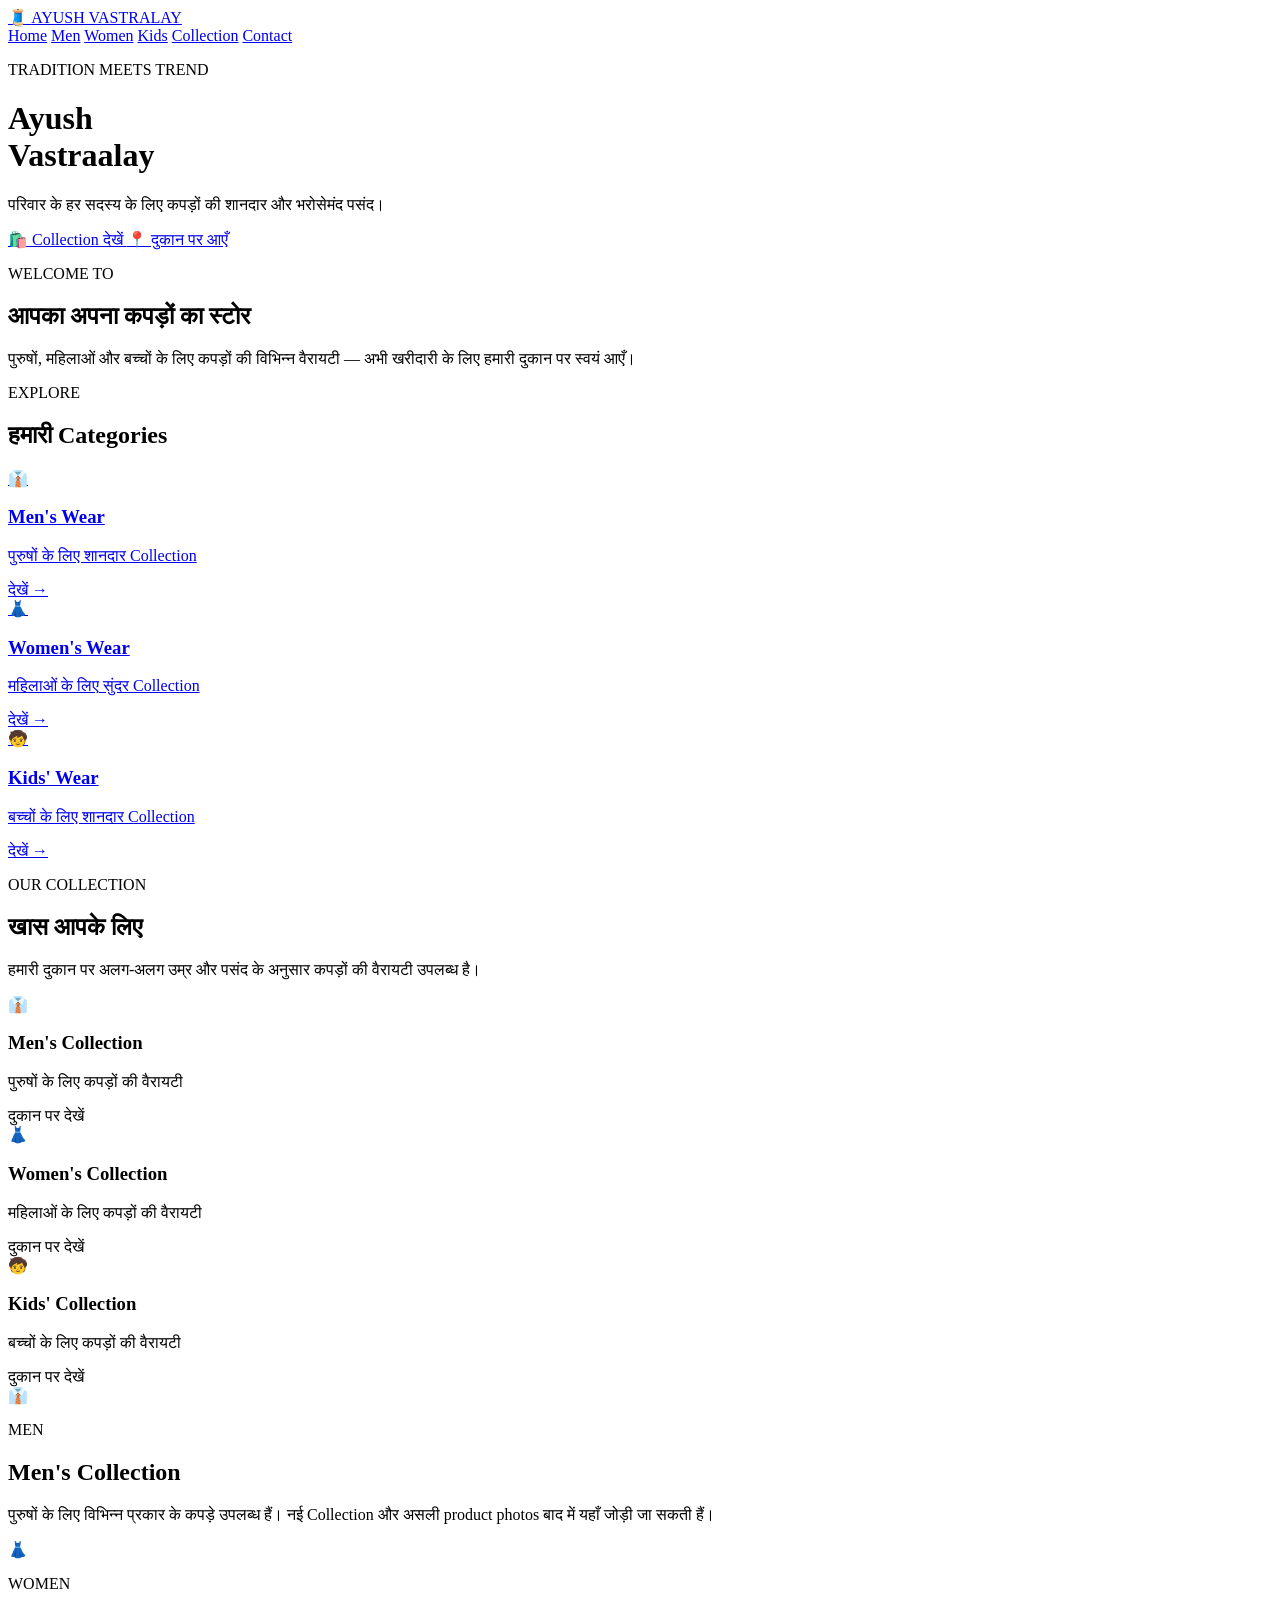
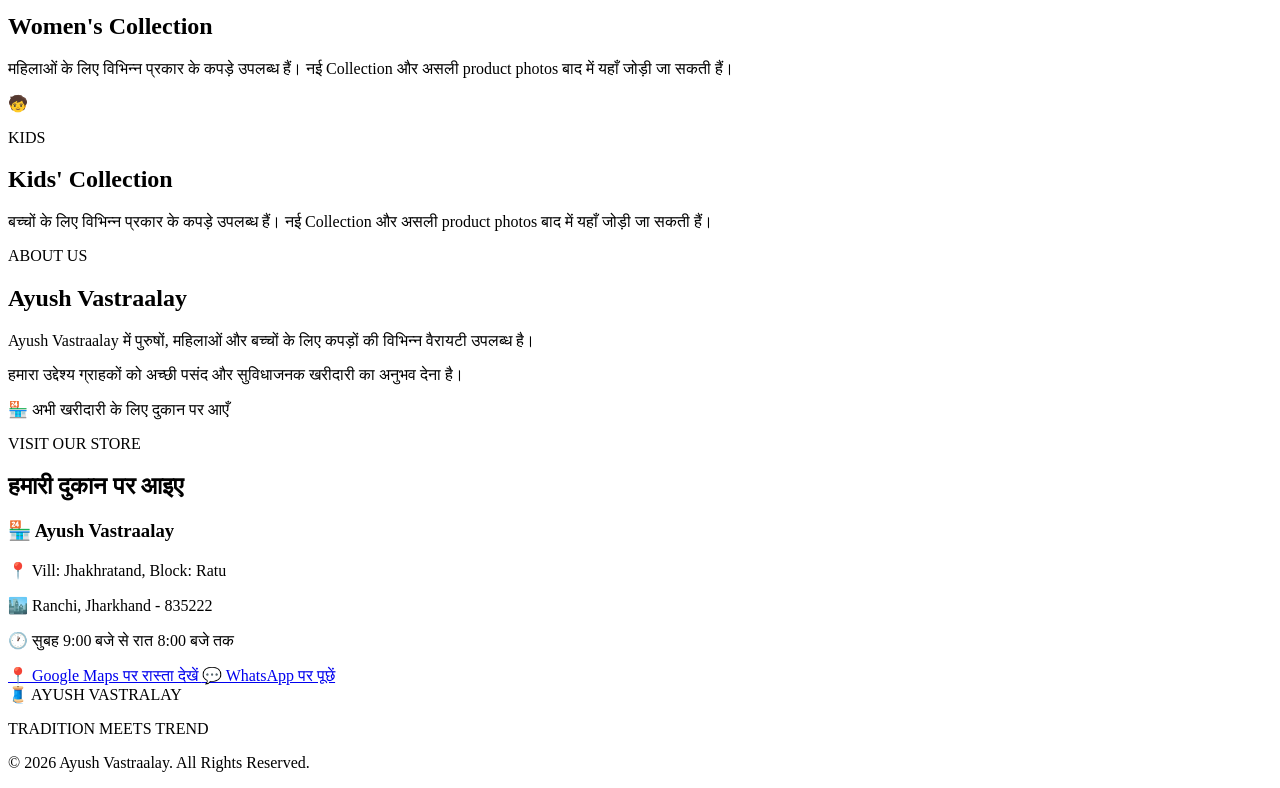
==== index.html @ 8cdd5881 "Update index.html" ====
<!DOCTYPE html>
<html lang="hi">
<head>
  <meta charset="UTF-8">
  <meta name="viewport" content="width=device-width, initial-scale=1.0">

  <title>Ayush Vastraalay | Clothing Store in Ratu, Ranchi</title>
  <meta name="description" content="Ayush Vastraalay, Ratu, Ranchi — पुरुषों, महिलाओं और बच्चों के लिए कपड़ों की शानदार वैरायटी। हमारी दुकान पर आइए और अपनी पसंद के कपड़े देखें।">
  <link rel="stylesheet" href="style-premium.css">
  <meta name="description" content="Ayush Vastraalay - पुरुषों, महिलाओं और बच्चों के लिए कपड़ों की शानदार पसंद।">
</head>

<body>

  <!-- NAVIGATION -->
  <nav class="navbar">
    <a href="#home" class="brand">
      <span class="brand-icon">🧵</span>
      <span>AYUSH VASTRALAY</span>
    </a>

    <div class="nav-links">
      <a href="#home">Home</a>
      <a href="#men">Men</a>
      <a href="#women">Women</a>
      <a href="#kids">Kids</a>
      <a href="#collection">Collection</a>
      <a href="#contact">Contact</a>
    </div>
  </nav>


  <!-- HERO -->
  <header id="home" class="hero">

    <div class="hero-content">

      <p class="eyebrow">TRADITION MEETS TREND</p>

      <h1>
        Ayush<br>
        <span>Vastraalay</span>
      </h1>

      <p class="hero-text">
        परिवार के हर सदस्य के लिए कपड़ों की
        शानदार और भरोसेमंद पसंद।
      </p>

      <div class="hero-buttons">
        <a href="#collection" class="primary-button">
          🛍️ Collection देखें
        </a>

        <a href="#contact" class="secondary-button">
          📍 दुकान पर आएँ
        </a>
      </div>

    </div>

  </header>


  <!-- WELCOME -->
  <section class="welcome">

    <p class="section-label">WELCOME TO</p>

    <h2>आपका अपना कपड़ों का स्टोर</h2>

    <p>
      पुरुषों, महिलाओं और बच्चों के लिए कपड़ों की
      विभिन्न वैरायटी — अभी खरीदारी के लिए
      हमारी दुकान पर स्वयं आएँ।
    </p>

  </section>


  <!-- CATEGORIES -->
  <section class="categories">

    <p class="section-label">EXPLORE</p>
    <h2>हमारी Categories</h2>

    <div class="category-grid">

      <a href="#men" class="category-card men-card">
        <div class="category-symbol">👔</div>
        <h3>Men's Wear</h3>
        <p>पुरुषों के लिए शानदार Collection</p>
        <span>देखें →</span>
      </a>

      <a href="#women" class="category-card women-card">
        <div class="category-symbol">👗</div>
        <h3>Women's Wear</h3>
        <p>महिलाओं के लिए सुंदर Collection</p>
        <span>देखें →</span>
      </a>

      <a href="#kids" class="category-card kids-card">
        <div class="category-symbol">🧒</div>
        <h3>Kids' Wear</h3>
        <p>बच्चों के लिए शानदार Collection</p>
        <span>देखें →</span>
      </a>

    </div>

  </section>


  <!-- COLLECTION -->
  <section id="collection" class="collection-section">

    <p class="section-label">OUR COLLECTION</p>

    <h2>खास आपके लिए</h2>

    <p class="section-description">
      हमारी दुकान पर अलग-अलग उम्र और पसंद के अनुसार
      कपड़ों की वैरायटी उपलब्ध है।
    </p>

    <div class="collection-grid">

      <div class="collection-card">
        <div class="collection-icon">👔</div>
        <h3>Men's Collection</h3>
        <p>पुरुषों के लिए कपड़ों की वैरायटी</p>
        <span>दुकान पर देखें</span>
      </div>

      <div class="collection-card">
        <div class="collection-icon">👗</div>
        <h3>Women's Collection</h3>
        <p>महिलाओं के लिए कपड़ों की वैरायटी</p>
        <span>दुकान पर देखें</span>
      </div>

      <div class="collection-card">
        <div class="collection-icon">🧒</div>
        <h3>Kids' Collection</h3>
        <p>बच्चों के लिए कपड़ों की वैरायटी</p>
        <span>दुकान पर देखें</span>
      </div>

    </div>

  </section>


  <!-- MEN -->
  <section id="men" class="info-section">

    <div class="info-icon">👔</div>

    <p class="section-label">MEN</p>

    <h2>Men's Collection</h2>

    <p>
      पुरुषों के लिए विभिन्न प्रकार के कपड़े उपलब्ध हैं।
      नई Collection और असली product photos बाद में यहाँ
      जोड़ी जा सकती हैं।
    </p>

  </section>


  <!-- WOMEN -->
  <section id="women" class="info-section">

    <div class="info-icon">👗</div>

    <p class="section-label">WOMEN</p>

    <h2>Women's Collection</h2>

    <p>
      महिलाओं के लिए विभिन्न प्रकार के कपड़े उपलब्ध हैं।
      नई Collection और असली product photos बाद में यहाँ
      जोड़ी जा सकती हैं।
    </p>

  </section>


  <!-- KIDS -->
  <section id="kids" class="info-section">

    <div class="info-icon">🧒</div>

    <p class="section-label">KIDS</p>

    <h2>Kids' Collection</h2>

    <p>
      बच्चों के लिए विभिन्न प्रकार के कपड़े उपलब्ध हैं।
      नई Collection और असली product photos बाद में यहाँ
      जोड़ी जा सकती हैं।
    </p>

  </section>


  <!-- ABOUT -->
  <section id="about" class="about-section">

    <p class="section-label">ABOUT US</p>

    <h2>Ayush Vastraalay</h2>

    <p>
      Ayush Vastraalay में पुरुषों, महिलाओं और बच्चों के लिए
      कपड़ों की विभिन्न वैरायटी उपलब्ध है।
    </p>

    <p>
      हमारा उद्देश्य ग्राहकों को अच्छी पसंद और
      सुविधाजनक खरीदारी का अनुभव देना है।
    </p>

    <div class="offline-badge">
      🏪 अभी खरीदारी के लिए दुकान पर आएँ
    </div>

  </section>


  <!-- CONTACT -->
  <section id="contact" class="contact-section">

    <p class="section-label">VISIT OUR STORE</p>

    <h2>हमारी दुकान पर आइए</h2>

    <div class="contact-card">

      <h3>🏪 Ayush Vastraalay</h3>

      <p>📍 Vill: Jhakhratand, Block: Ratu</p>
      <p>🏙️ Ranchi, Jharkhand - 835222</p>
      <p>🕐 सुबह 9:00 बजे से रात 8:00 बजे तक</p>

      <div class="contact-buttons">

        <a
          href="https://maps.app.goo.gl/KnmsaMgoW3AVJWVr7"
          target="_blank"
          class="map-button"
        >
          📍 Google Maps पर रास्ता देखें
        </a>

        <a
          href="https://wa.me/YOUR_NUMBER?text=Namaste%2C%20mujhe%20Ayush%20Vastraalay%20ke%20kapdon%20ke%20baare%20mein%20jaankari%20chahiye."
          target="_blank"
          class="whatsapp-button"
        >
          💬 WhatsApp पर पूछें
        </a>

      </div>

    </div>

  </section>


  <!-- FOOTER -->
  <footer>

    <div class="footer-brand">
      🧵 AYUSH VASTRALAY
    </div>

    <p>TRADITION MEETS TREND</p>

    <p class="copyright">
      © 2026 Ayush Vastraalay. All Rights Reserved.
    </p>

  </footer>

</body>
</html>
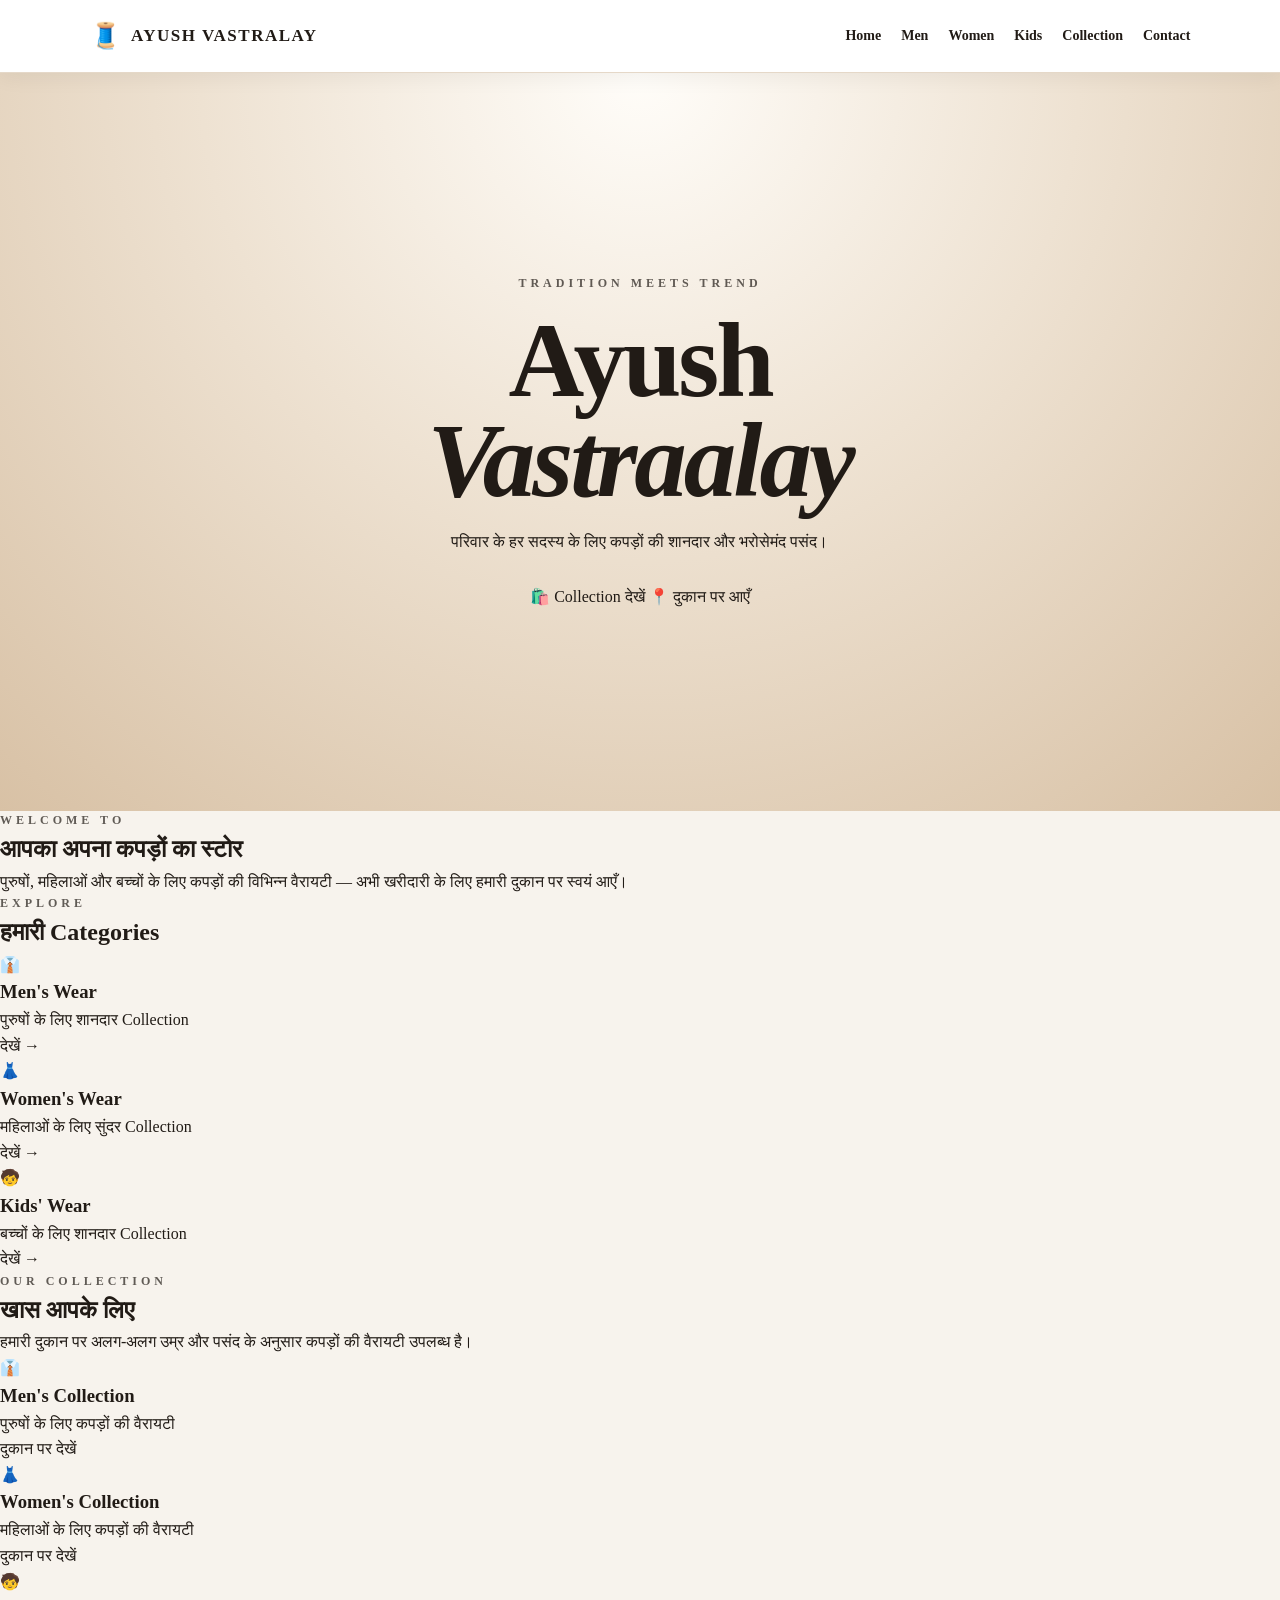
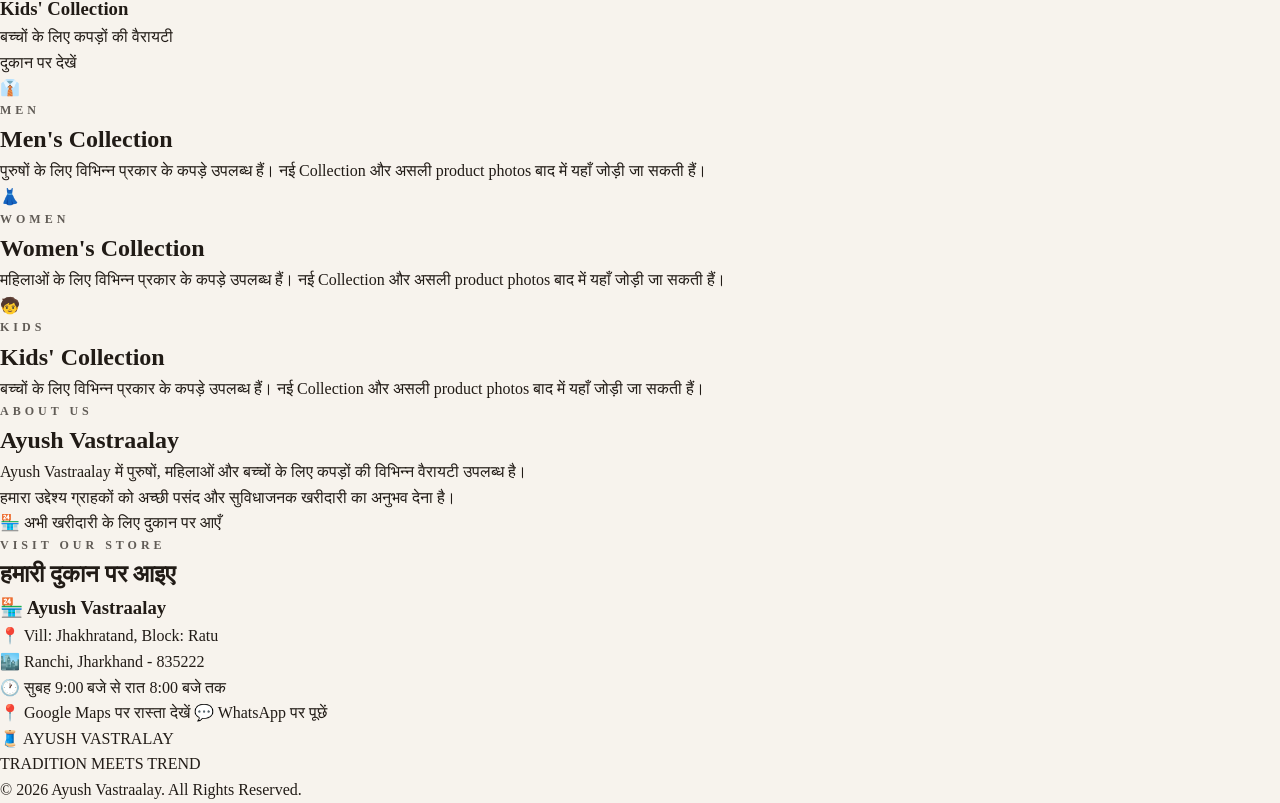
==== commit cc9174d5: "Update index.html" ====
--- a/index.html
+++ b/index.html
@@ -5,6 +5,7 @@
   <meta name="viewport" content="width=device-width, initial-scale=1.0">
 
   <title>Ayush Vastraalay | Clothing Store in Ratu, Ranchi</title>
+  <meta name="google-site-verification" content="hKcD8ctNM6vVhhD4kvK4DURNV0G2vu0n88Sxt2wEi14" />
   <meta name="description" content="Ayush Vastraalay, Ratu, Ranchi — पुरुषों, महिलाओं और बच्चों के लिए कपड़ों की शानदार वैरायटी। हमारी दुकान पर आइए और अपनी पसंद के कपड़े देखें।">
   <link rel="stylesheet" href="style-premium.css">
   <meta name="description" content="Ayush Vastraalay - पुरुषों, महिलाओं और बच्चों के लिए कपड़ों की शानदार पसंद।">
@@ -256,7 +257,7 @@
         </a>
 
         <a
-          href="https://wa.me/YOUR_NUMBER?text=Namaste%2C%20mujhe%20Ayush%20Vastraalay%20ke%20kapdon%20ke%20baare%20mein%20jaankari%20chahiye."
+          href="https://wa.me/917488676156?text=Namaste%2C%20mujhe%20Ayush%20Vastraalay%20ke%20kapdon%20ke%20baare%20mein%20jaankari%20chahiye."
           target="_blank"
           class="whatsapp-button"
         >
--- a/style-premium.css
+++ b/style-premium.css
@@ -0,0 +1,106 @@
+* {
+  box-sizing: border-box;
+  margin: 0;
+  padding: 0;
+}
+
+html {
+  scroll-behavior: smooth;
+}
+
+body {
+  font-family: Georgia, "Times New Roman", serif;
+  background: #f7f3ed;
+  color: #211b16;
+  line-height: 1.6;
+}
+
+a {
+  color: inherit;
+  text-decoration: none;
+}
+
+/* NAVBAR */
+.navbar {
+  position: sticky;
+  top: 0;
+  z-index: 1000;
+  display: flex;
+  justify-content: space-between;
+  align-items: center;
+  gap: 20px;
+  padding: 16px 7%;
+  background: rgba(255, 255, 255, 0.96);
+  border-bottom: 1px solid #e5d8c8;
+  box-shadow: 0 4px 20px rgba(0,0,0,0.06);
+}
+
+.brand {
+  display: flex;
+  align-items: center;
+  gap: 9px;
+  font-weight: bold;
+  letter-spacing: 1.5px;
+  font-size: 17px;
+}
+
+.brand-icon {
+  font-size: 25px;
+}
+
+.nav-links {
+  display: flex;
+  gap: 20px;
+  flex-wrap: wrap;
+  justify-content: center;
+}
+
+.nav-links a {
+  font-size: 14px;
+  font-weight: bold;
+  transition: 0.2s;
+}
+
+.nav-links a:hover {
+  transform: translateY(-2px);
+}
+
+/* HERO */
+.hero {
+  min-height: 82vh;
+  display: flex;
+  align-items: center;
+  justify-content: center;
+  text-align: center;
+  padding: 70px 20px;
+  background:
+    radial-gradient(circle at top, #fffdf9 0%, #eee2d2 45%, #d8c1a5 100%);
+}
+
+.hero-content {
+  max-width: 780px;
+}
+
+.eyebrow,
+.section-label {
+  font-size: 12px;
+  font-weight: bold;
+  letter-spacing: 4px;
+  text-transform: uppercase;
+  opacity: 0.7;
+}
+
+.hero h1 {
+  margin: 18px 0;
+  font-size: clamp(52px, 10vw, 105px);
+  line-height: 0.95;
+  letter-spacing: -3px;
+}
+
+.hero h1 span {
+  font-style: italic;
+}
+
+.hero-text {
+  max-width: 600px;
+  margin: 0 auto 30px;
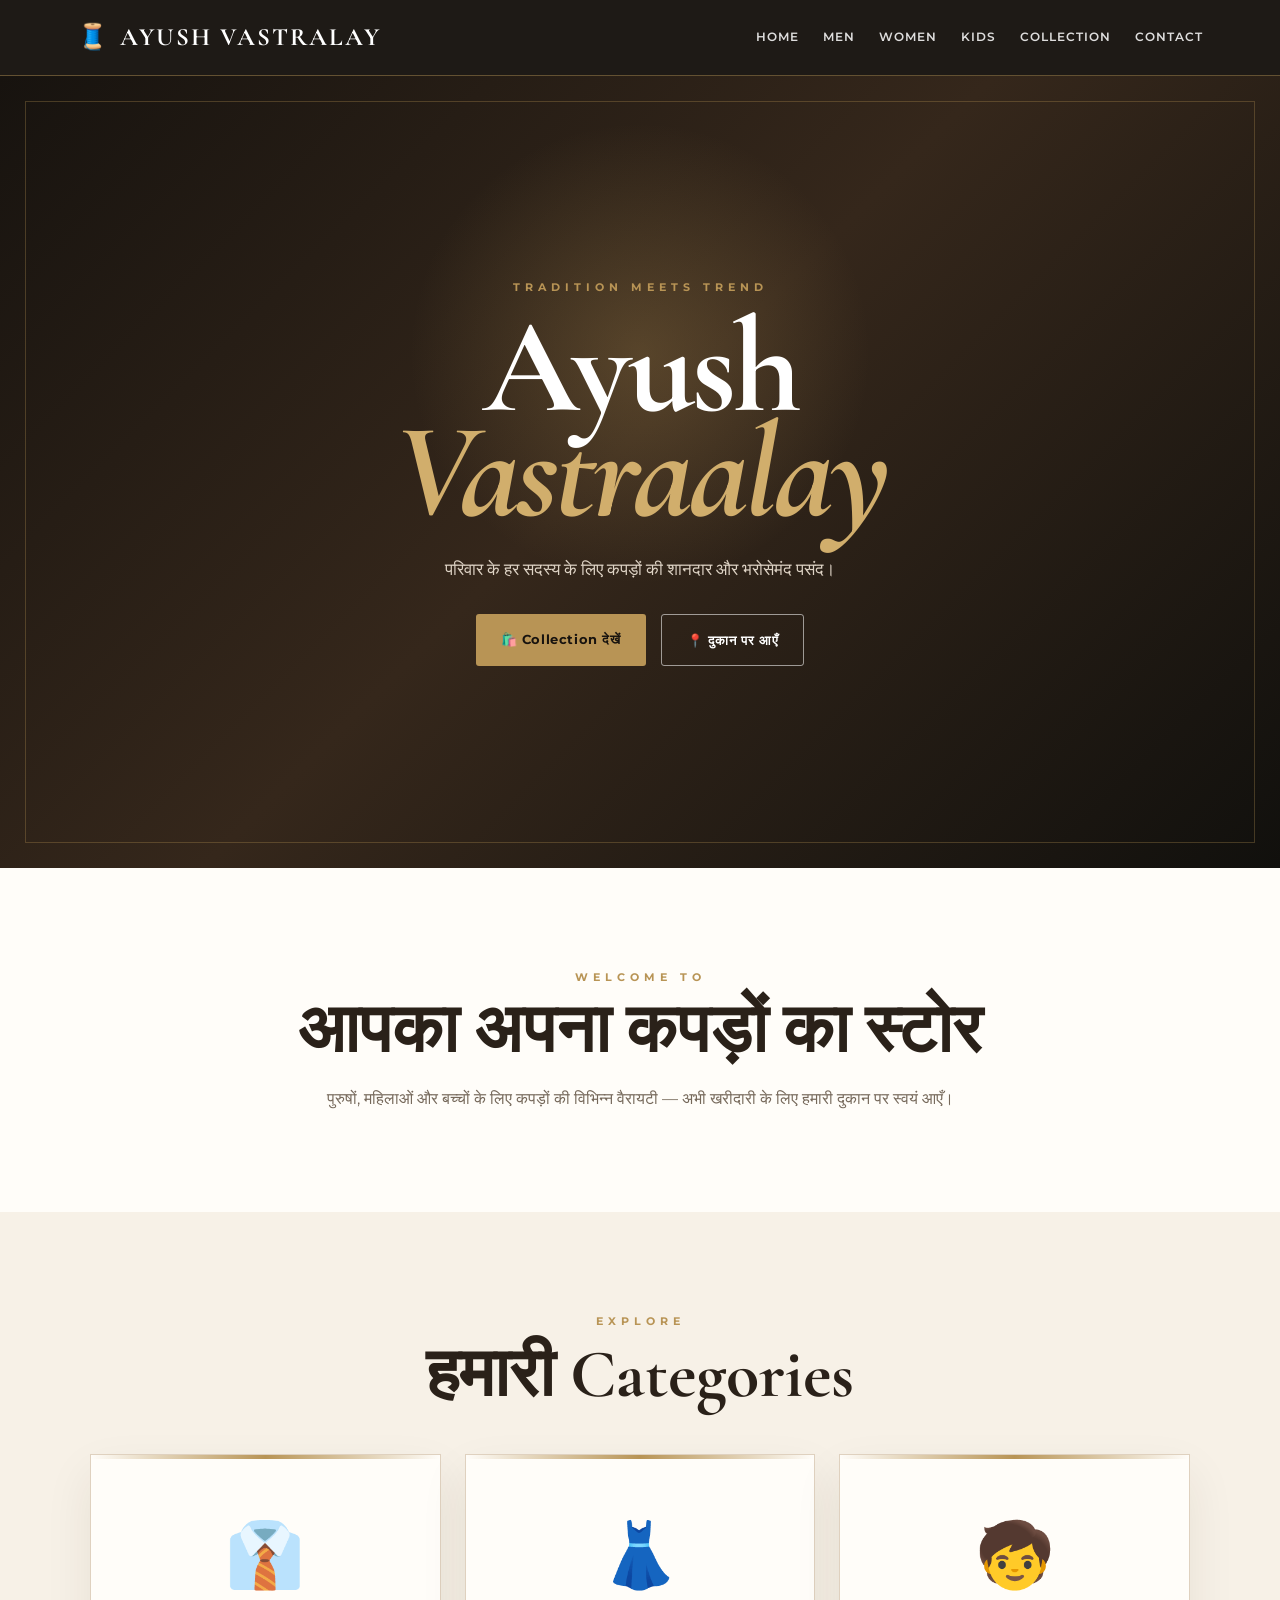
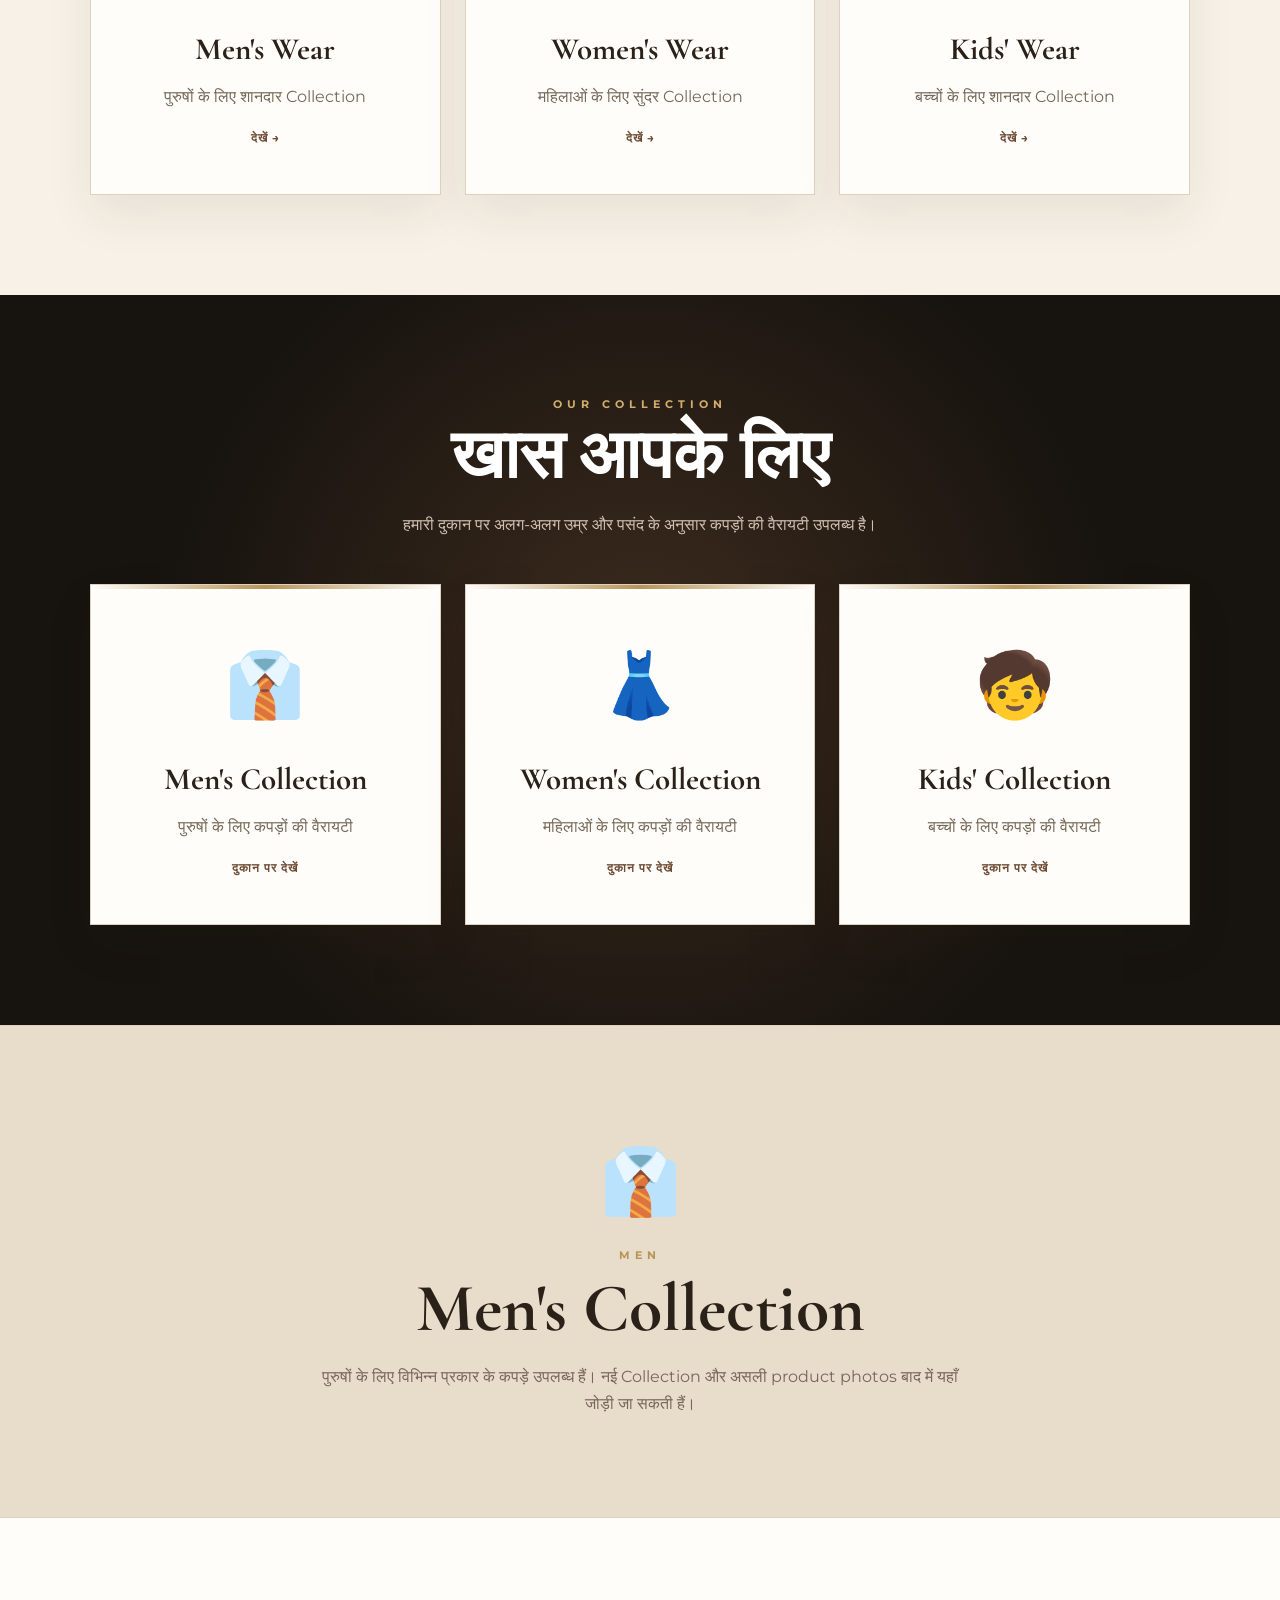
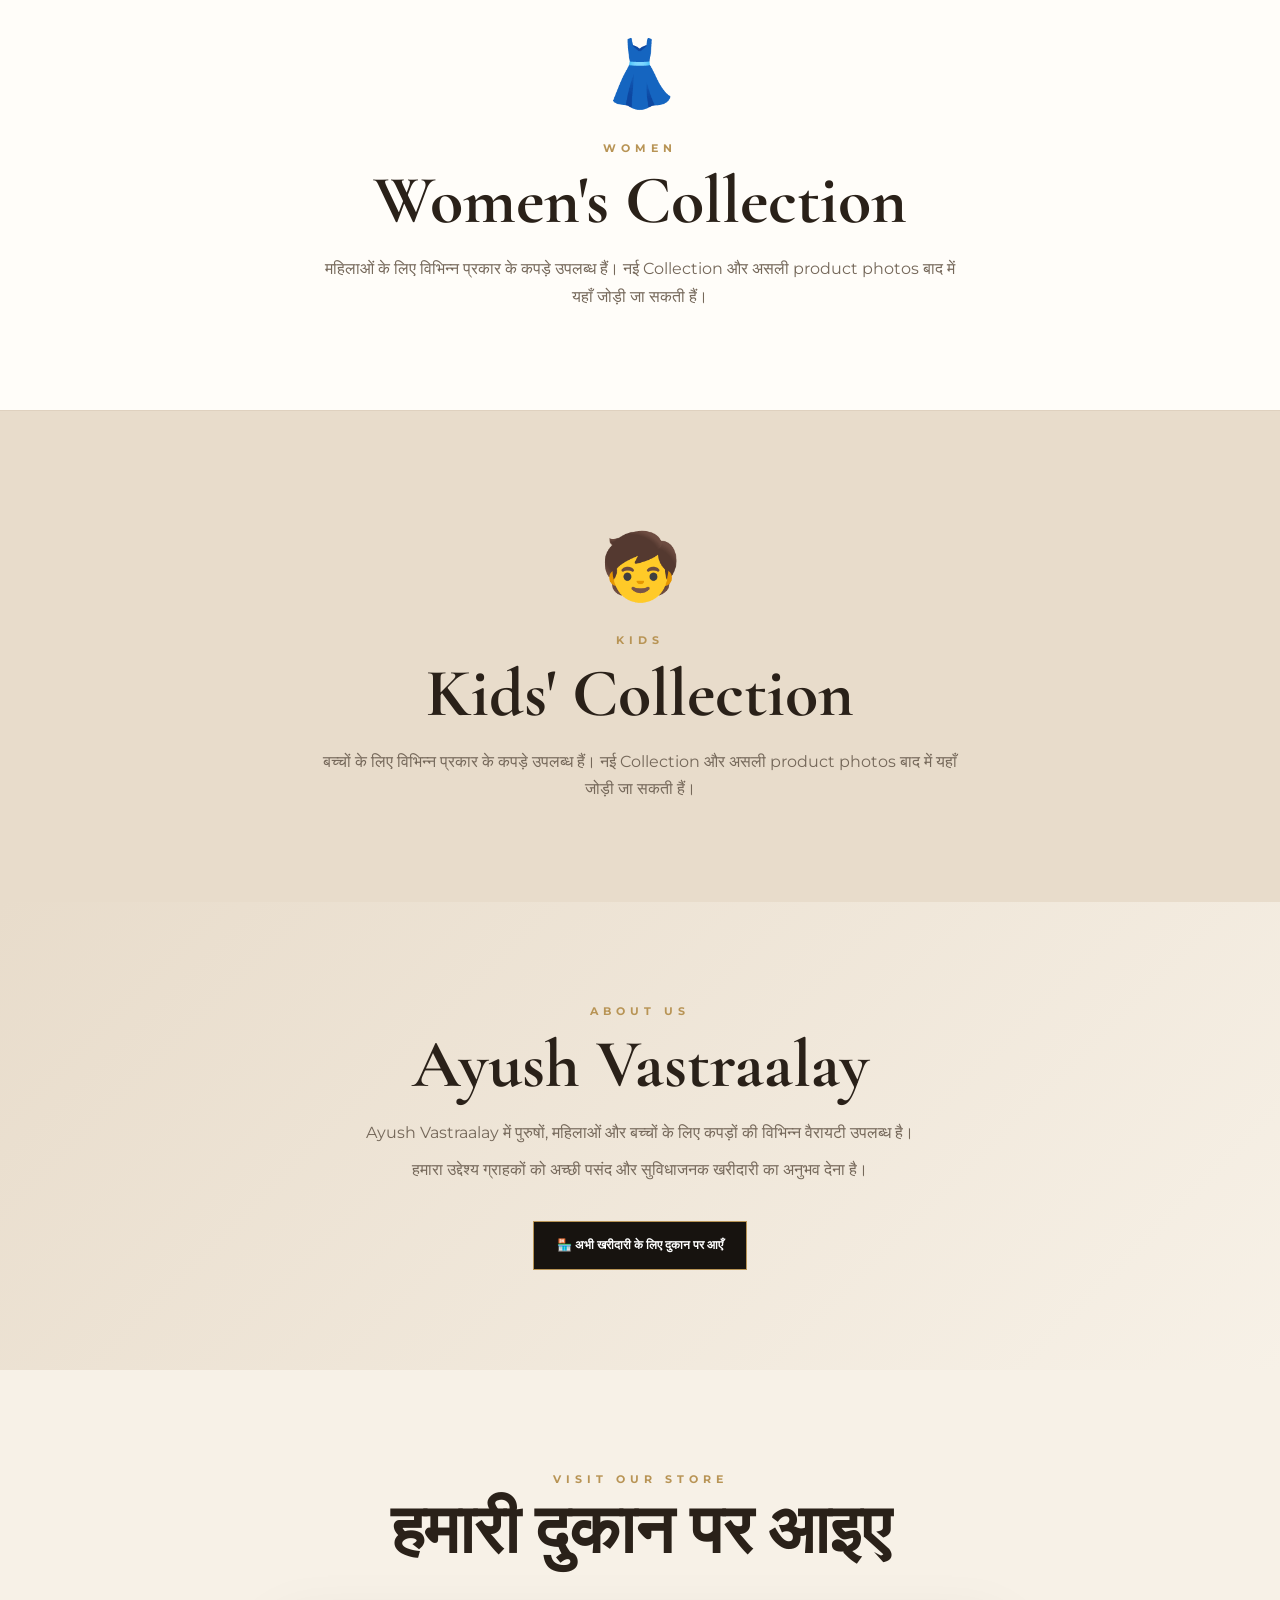
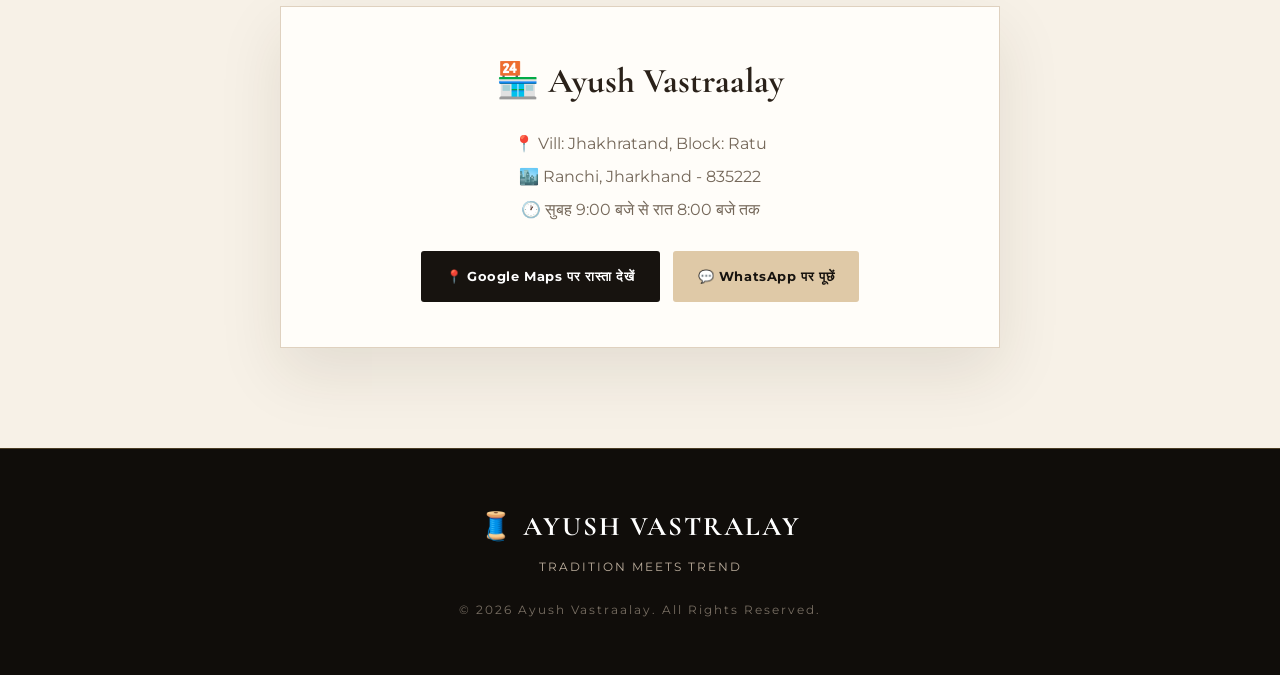
==== commit 296fdf64: "Update index.html" ====
--- a/index.html
+++ b/index.html
@@ -257,11 +257,11 @@
         </a>
 
         <a
-          href="https://wa.me/917488676156?text=Namaste%2C%20mujhe%20Ayush%20Vastraalay%20ke%20kapdon%20ke%20baare%20mein%20jaankari%20chahiye."
-          target="_blank"
-          class="whatsapp-button"
-        >
-          💬 WhatsApp पर पूछें
+  href="https://wa.me/917488676156"
+  target="_blank"
+  class="whatsapp-button"
+>
+  💬 WhatsApp पर पूछें
         </a>
 
       </div>
--- a/style-premium.css
+++ b/style-premium.css
@@ -1,3 +1,16 @@
+@import url('https://fonts.googleapis.com/css2?family=Cormorant+Garamond:wght@500;600;700&family=Montserrat:wght@400;500;600;700&display=swap');
+
+:root {
+  --cream: #f7f1e7;
+  --cream-dark: #e8dccb;
+  --dark: #17130f;
+  --brown: #6d4c35;
+  --gold: #b89455;
+  --white: #fffdf9;
+  --text: #2a2119;
+  --muted: #75685a;
+}
+
 * {
   box-sizing: border-box;
   margin: 0;
@@ -9,39 +22,43 @@
 }
 
 body {
-  font-family: Georgia, "Times New Roman", serif;
-  background: #f7f3ed;
-  color: #211b16;
-  line-height: 1.6;
+  font-family: 'Montserrat', sans-serif;
+  background: var(--cream);
+  color: var(--text);
+  line-height: 1.7;
 }
 
 a {
+  text-decoration: none;
   color: inherit;
-  text-decoration: none;
 }
 
 /* NAVBAR */
+
 .navbar {
   position: sticky;
   top: 0;
   z-index: 1000;
-  display: flex;
+  min-height: 76px;
+  padding: 14px 6%;
+  display: flex;
+  align-items: center;
   justify-content: space-between;
+  gap: 25px;
+  background: rgba(23, 19, 15, 0.97);
+  color: white;
+  border-bottom: 1px solid rgba(184, 148, 85, 0.45);
+}
+
+.brand {
+  display: flex;
   align-items: center;
-  gap: 20px;
-  padding: 16px 7%;
-  background: rgba(255, 255, 255, 0.96);
-  border-bottom: 1px solid #e5d8c8;
-  box-shadow: 0 4px 20px rgba(0,0,0,0.06);
-}
-
-.brand {
-  display: flex;
-  align-items: center;
-  gap: 9px;
-  font-weight: bold;
-  letter-spacing: 1.5px;
-  font-size: 17px;
+  gap: 10px;
+  font-family: 'Cormorant Garamond', serif;
+  font-size: 25px;
+  font-weight: 700;
+  letter-spacing: 2px;
+  white-space: nowrap;
 }
 
 .brand-icon {
@@ -50,57 +67,423 @@
 
 .nav-links {
   display: flex;
-  gap: 20px;
-  flex-wrap: wrap;
-  justify-content: center;
+  gap: 24px;
 }
 
 .nav-links a {
-  font-size: 14px;
-  font-weight: bold;
-  transition: 0.2s;
+  font-size: 12px;
+  font-weight: 600;
+  letter-spacing: 1px;
+  text-transform: uppercase;
+  opacity: .85;
+  transition: .3s;
 }
 
 .nav-links a:hover {
-  transform: translateY(-2px);
+  color: #d9bb82;
+  opacity: 1;
 }
 
 /* HERO */
+
 .hero {
-  min-height: 82vh;
+  min-height: 88vh;
+  position: relative;
   display: flex;
   align-items: center;
   justify-content: center;
   text-align: center;
-  padding: 70px 20px;
+  overflow: hidden;
+  padding: 90px 20px;
+  color: white;
   background:
-    radial-gradient(circle at top, #fffdf9 0%, #eee2d2 45%, #d8c1a5 100%);
+    radial-gradient(circle at 50% 35%, rgba(184,148,85,.28), transparent 28%),
+    linear-gradient(135deg, #17130f 0%, #35271b 48%, #11100d 100%);
+}
+
+.hero::before {
+  content: "";
+  position: absolute;
+  inset: 25px;
+  border: 1px solid rgba(184,148,85,.3);
+  pointer-events: none;
 }
 
 .hero-content {
-  max-width: 780px;
+  position: relative;
+  z-index: 2;
+  max-width: 900px;
 }
 
 .eyebrow,
 .section-label {
-  font-size: 12px;
-  font-weight: bold;
-  letter-spacing: 4px;
+  color: var(--gold);
+  font-size: 11px;
+  font-weight: 700;
+  letter-spacing: 5px;
   text-transform: uppercase;
-  opacity: 0.7;
 }
 
 .hero h1 {
   margin: 18px 0;
-  font-size: clamp(52px, 10vw, 105px);
-  line-height: 0.95;
-  letter-spacing: -3px;
+  font-family: 'Cormorant Garamond', serif;
+  font-size: clamp(65px, 12vw, 135px);
+  line-height: .78;
+  letter-spacing: -4px;
+  font-weight: 700;
 }
 
 .hero h1 span {
+  color: #d1ae6c;
   font-style: italic;
 }
 
 .hero-text {
-  max-width: 600px;
-  margin: 0 auto 30px;
+  max-width: 620px;
+  margin: 30px auto;
+  color: #ded3c5;
+  font-size: 17px;
+}
+
+.hero-buttons {
+  display: flex;
+  justify-content: center;
+  gap: 15px;
+  flex-wrap: wrap;
+}
+
+.primary-button,
+.secondary-button,
+.map-button,
+.whatsapp-button {
+  display: inline-block;
+  padding: 14px 25px;
+  border-radius: 3px;
+  font-size: 13px;
+  font-weight: 700;
+  letter-spacing: .6px;
+  transition: .3s;
+}
+
+.primary-button {
+  background: var(--gold);
+  color: #17130f;
+}
+
+.secondary-button {
+  background: transparent;
+  color: white;
+  border: 1px solid rgba(255,255,255,.55);
+}
+
+.primary-button:hover,
+.secondary-button:hover,
+.map-button:hover,
+.whatsapp-button:hover {
+  transform: translateY(-4px);
+  box-shadow: 0 12px 30px rgba(0,0,0,.25);
+}
+
+/* SECTIONS */
+
+.welcome,
+.categories,
+.collection-section,
+.info-section,
+.about-section,
+.contact-section {
+  padding: 100px 7%;
+  text-align: center;
+}
+
+h2 {
+  margin: 10px 0 20px;
+  font-family: 'Cormorant Garamond', serif;
+  font-size: clamp(42px, 6vw, 68px);
+  line-height: 1;
+}
+
+.welcome {
+  background: var(--white);
+}
+
+.welcome > p:last-child,
+.section-description {
+  max-width: 650px;
+  margin: auto;
+  color: var(--muted);
+}
+
+/* CATEGORIES */
+
+.categories {
+  background: var(--cream);
+}
+
+.category-grid,
+.collection-grid {
+  max-width: 1150px;
+  margin: 45px auto 0;
+  display: grid;
+  grid-template-columns: repeat(3, 1fr);
+  gap: 24px;
+}
+
+.category-card,
+.collection-card {
+  position: relative;
+  min-height: 285px;
+  padding: 45px 28px;
+  display: flex;
+  flex-direction: column;
+  justify-content: center;
+  align-items: center;
+  background: var(--white);
+  border: 1px solid #dfd1bf;
+  box-shadow: 0 20px 45px rgba(52,38,23,.08);
+  overflow: hidden;
+  transition: .35s;
+}
+
+.category-card::before,
+.collection-card::before {
+  content: "";
+  position: absolute;
+  top: 0;
+  left: 0;
+  right: 0;
+  height: 4px;
+  background: linear-gradient(90deg, transparent, var(--gold), transparent);
+}
+
+.category-card:hover,
+.collection-card:hover {
+  transform: translateY(-9px);
+  box-shadow: 0 28px 60px rgba(52,38,23,.15);
+}
+
+.category-symbol,
+.collection-icon {
+  font-size: 64px;
+  margin-bottom: 15px;
+}
+
+.category-card h3,
+.collection-card h3 {
+  font-family: 'Cormorant Garamond', serif;
+  font-size: 31px;
+}
+
+.category-card p,
+.collection-card p {
+  color: var(--muted);
+  margin: 7px 0 18px;
+}
+
+.category-card span,
+.collection-card span {
+  color: var(--brown);
+  font-size: 12px;
+  font-weight: 700;
+  letter-spacing: 1px;
+  text-transform: uppercase;
+}
+
+/* COLLECTION */
+
+.collection-section {
+  color: white;
+  background:
+    radial-gradient(circle at center, #3c2b1d, #17130f 65%);
+}
+
+.collection-section .section-label {
+  color: #d1ae6c;
+}
+
+.collection-section .section-description {
+  color: #cfc2b2;
+}
+
+.collection-card {
+  color: var(--text);
+}
+
+/* INFO */
+
+.info-section {
+  background: var(--white);
+  border-top: 1px solid #dfd1bf;
+}
+
+.info-section:nth-of-type(even) {
+  background: var(--cream-dark);
+}
+
+.info-icon {
+  margin-bottom: 10px;
+  font-size: 65px;
+}
+
+.info-section p:last-child {
+  max-width: 650px;
+  margin: auto;
+  color: var(--muted);
+}
+
+/* ABOUT */
+
+.about-section {
+  background:
+    linear-gradient(135deg, #e8dccb, #f7f1e7);
+}
+
+.about-section > p:not(.section-label) {
+  max-width: 650px;
+  margin: 10px auto;
+  color: var(--muted);
+}
+
+.offline-badge {
+  display: inline-block;
+  margin-top: 28px;
+  padding: 13px 23px;
+  color: white;
+  background: var(--dark);
+  border: 1px solid var(--gold);
+  font-size: 12px;
+  font-weight: 700;
+}
+
+/* CONTACT */
+
+.contact-section {
+  background: var(--cream);
+}
+
+.contact-card {
+  max-width: 720px;
+  margin: 40px auto 0;
+  padding: 45px 30px;
+  background: var(--white);
+  border: 1px solid #dfd1bf;
+  box-shadow: 0 25px 60px rgba(52,38,23,.1);
+}
+
+.contact-card h3 {
+  font-family: 'Cormorant Garamond', serif;
+  font-size: 35px;
+  margin-bottom: 18px;
+}
+
+.contact-card p {
+  margin: 6px 0;
+  color: var(--muted);
+}
+
+.contact-buttons {
+  display: flex;
+  justify-content: center;
+  gap: 13px;
+  flex-wrap: wrap;
+  margin-top: 28px;
+}
+
+.map-button {
+  color: white;
+  background: var(--dark);
+}
+
+.whatsapp-button {
+  color: var(--dark);
+  background: #dfc9a7;
+}
+
+/* FOOTER */
+
+footer {
+  padding: 55px 20px;
+  text-align: center;
+  color: white;
+  background: #100d0a;
+  border-top: 1px solid rgba(184,148,85,.35);
+}
+
+.footer-brand {
+  font-family: 'Cormorant Garamond', serif;
+  font-size: 27px;
+  font-weight: 700;
+  letter-spacing: 2px;
+}
+
+footer p {
+  margin-top: 8px;
+  color: #bcae9d;
+  font-size: 12px;
+  letter-spacing: 2px;
+}
+
+.copyright {
+  margin-top: 22px;
+  opacity: .6;
+}
+
+/* MOBILE */
+
+@media (max-width: 760px) {
+
+  .navbar {
+    flex-direction: column;
+    align-items: center;
+    padding: 14px 5%;
+  }
+
+  .nav-links {
+    width: 100%;
+    gap: 19px;
+    overflow-x: auto;
+    justify-content: flex-start;
+    padding-bottom: 5px;
+  }
+
+  .nav-links a {
+    white-space: nowrap;
+  }
+
+  .hero {
+    min-height: 78vh;
+    padding: 70px 18px;
+  }
+
+  .hero::before {
+    inset: 15px;
+  }
+
+  .hero h1 {
+    font-size: clamp(60px, 19vw, 95px);
+    letter-spacing: -2px;
+  }
+
+  .hero-text {
+    font-size: 15px;
+  }
+
+  .category-grid,
+  .collection-grid {
+    grid-template-columns: 1fr;
+    max-width: 430px;
+  }
+
+  .welcome,
+  .categories,
+  .collection-section,
+  .info-section,
+  .about-section,
+  .contact-section {
+    padding: 75px 5%;
+  }
+
+  h2 {
+    font-size: 48px;
+  }
+  }
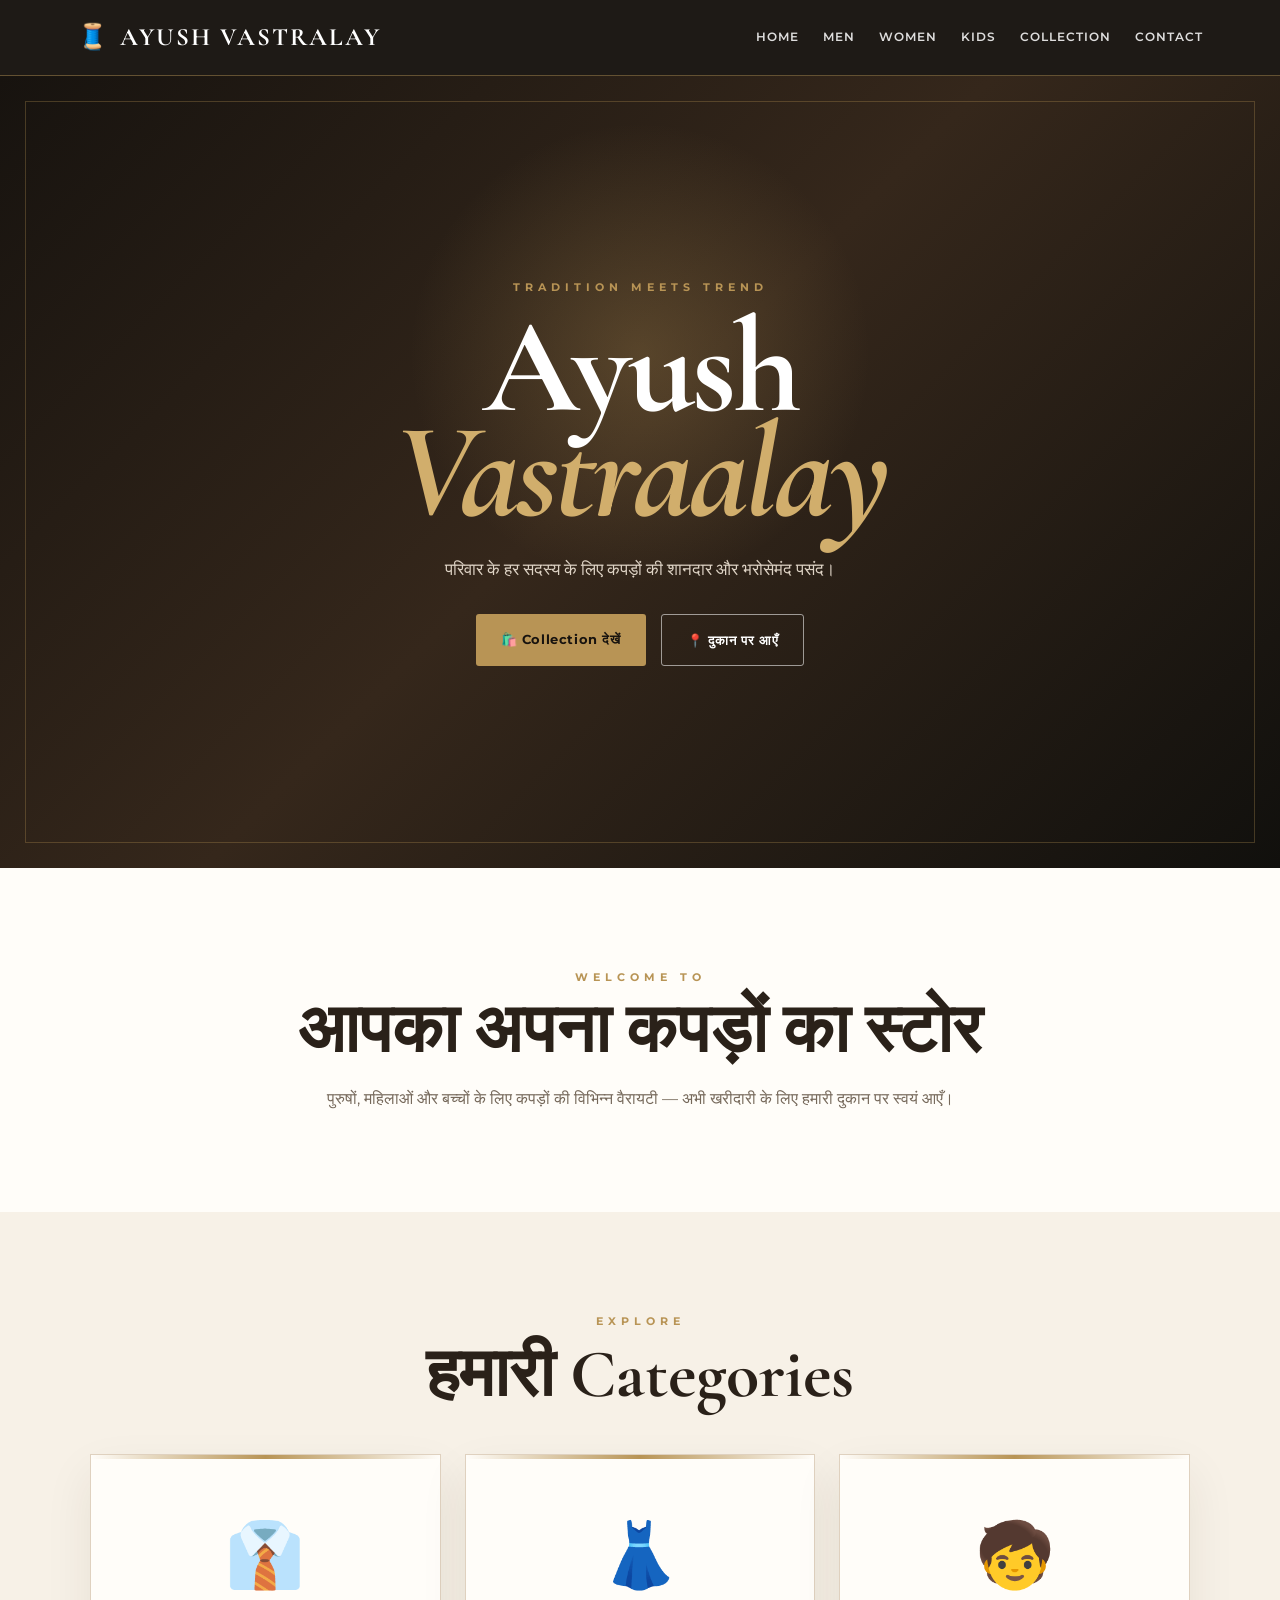
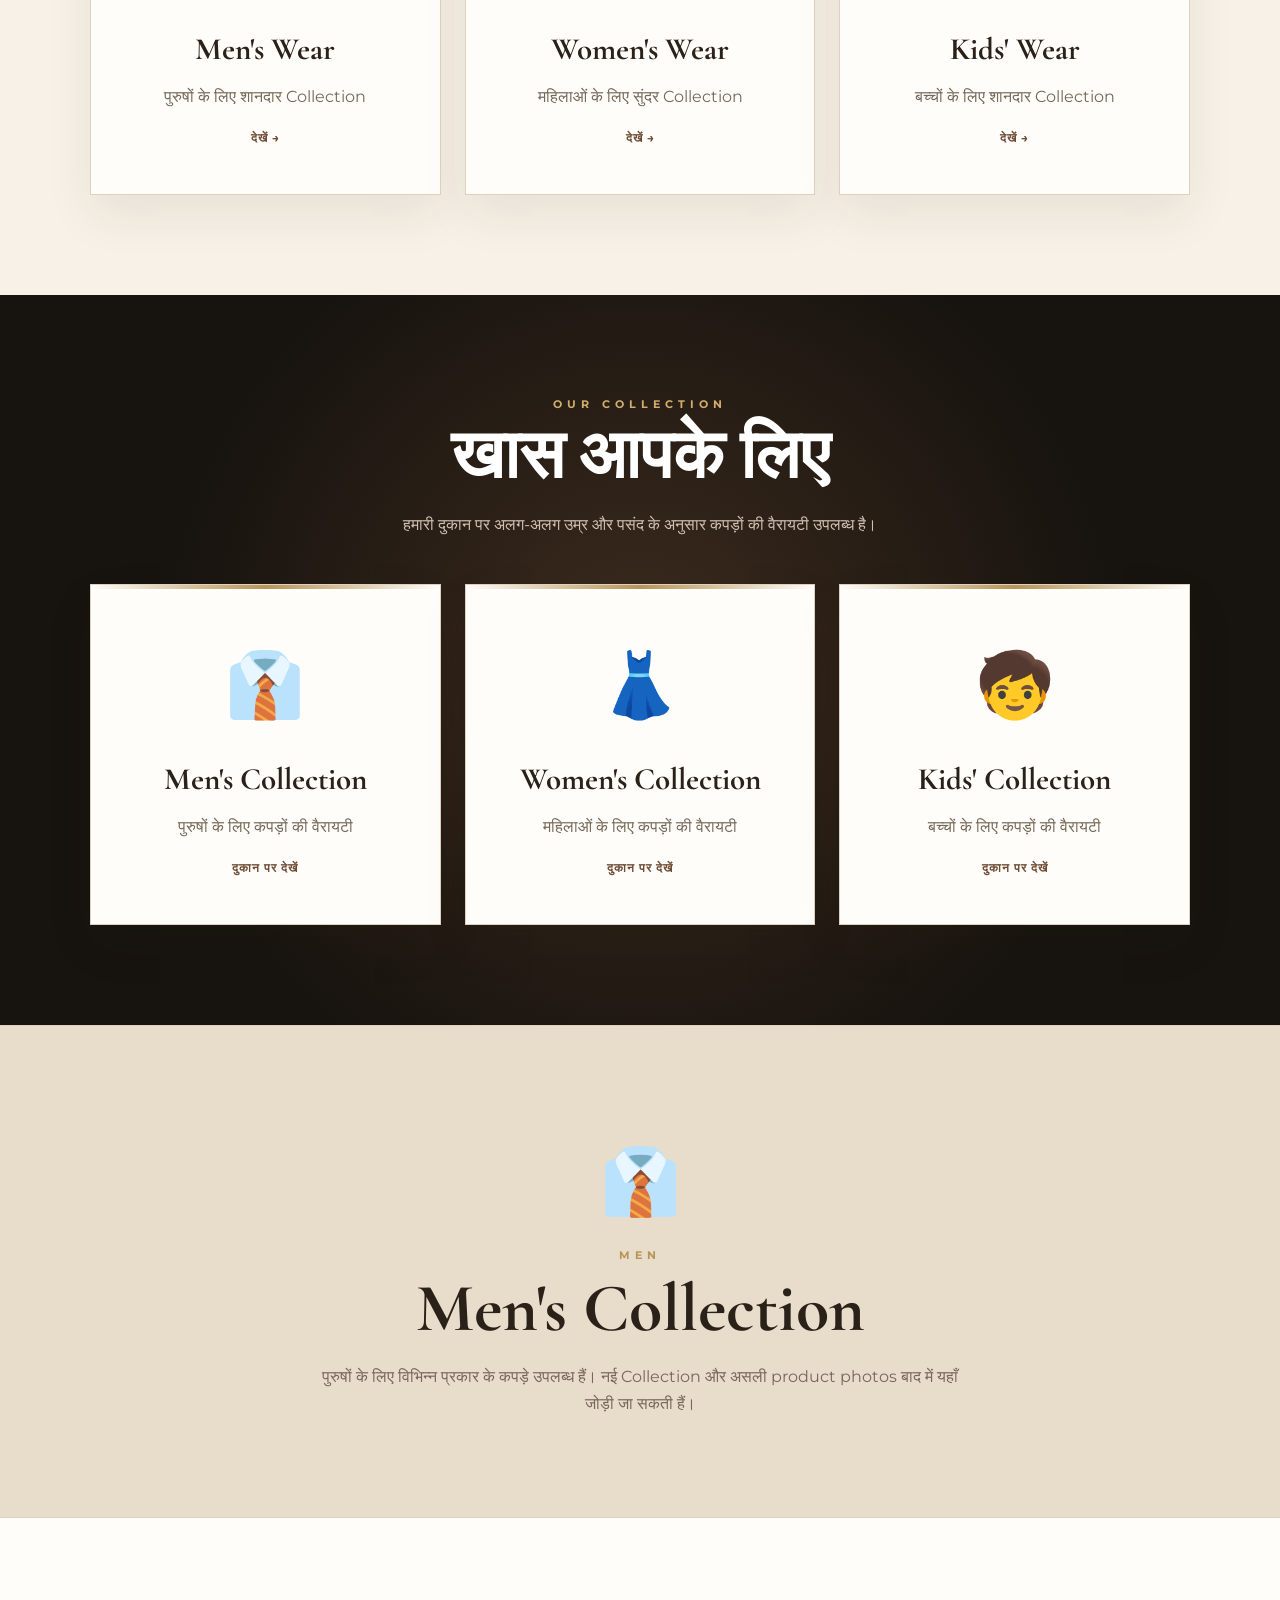
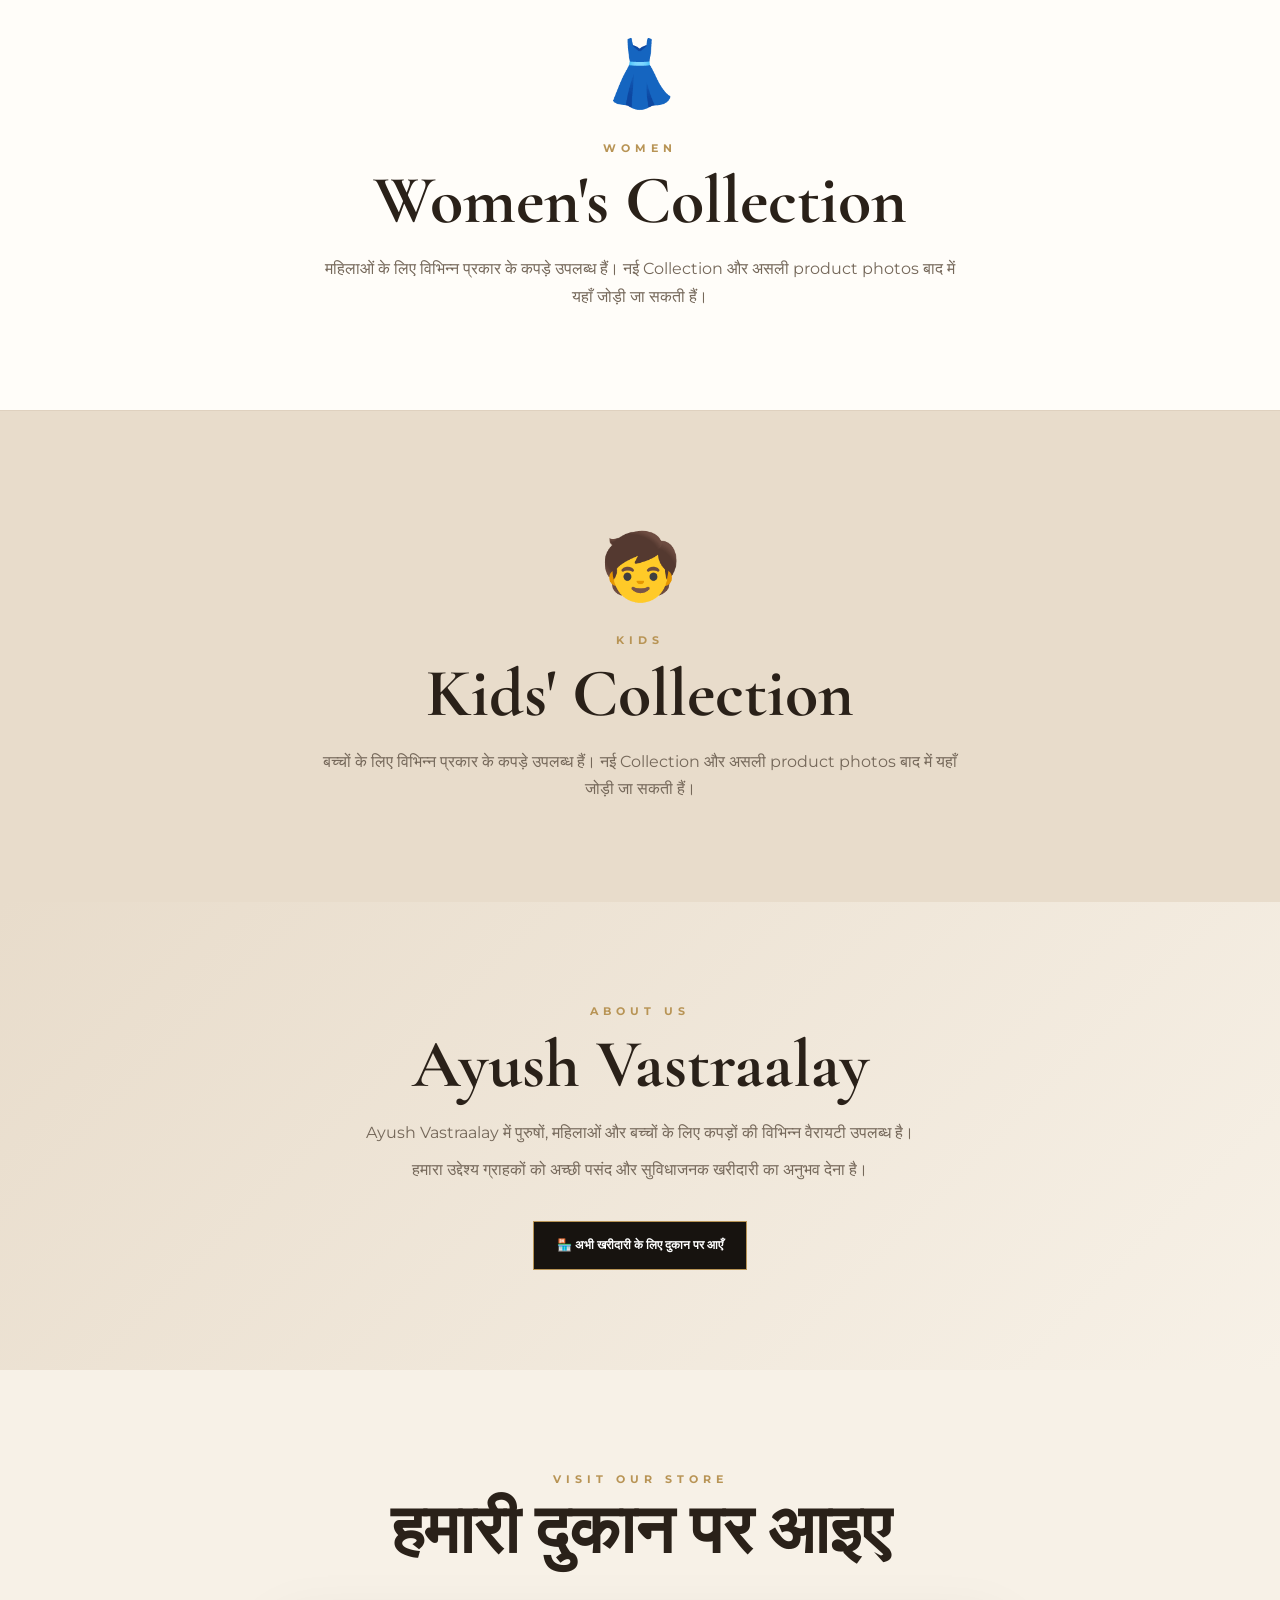
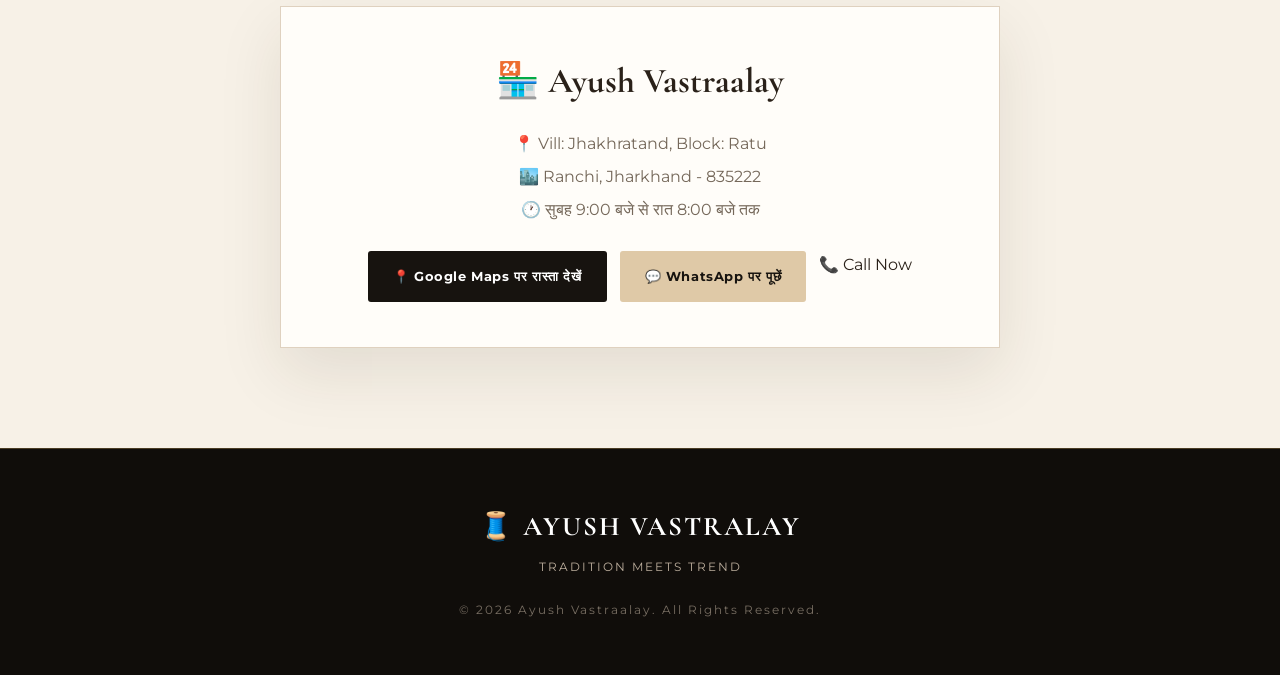
==== commit b8dc516a: "Update index.html" ====
--- a/index.html
+++ b/index.html
@@ -263,6 +263,12 @@
 >
   💬 WhatsApp पर पूछें
         </a>
+        <a
+  href="tel:+917488676156"
+  class="call-button"
+>
+  📞 Call Now
+        </a>
 
       </div>
 
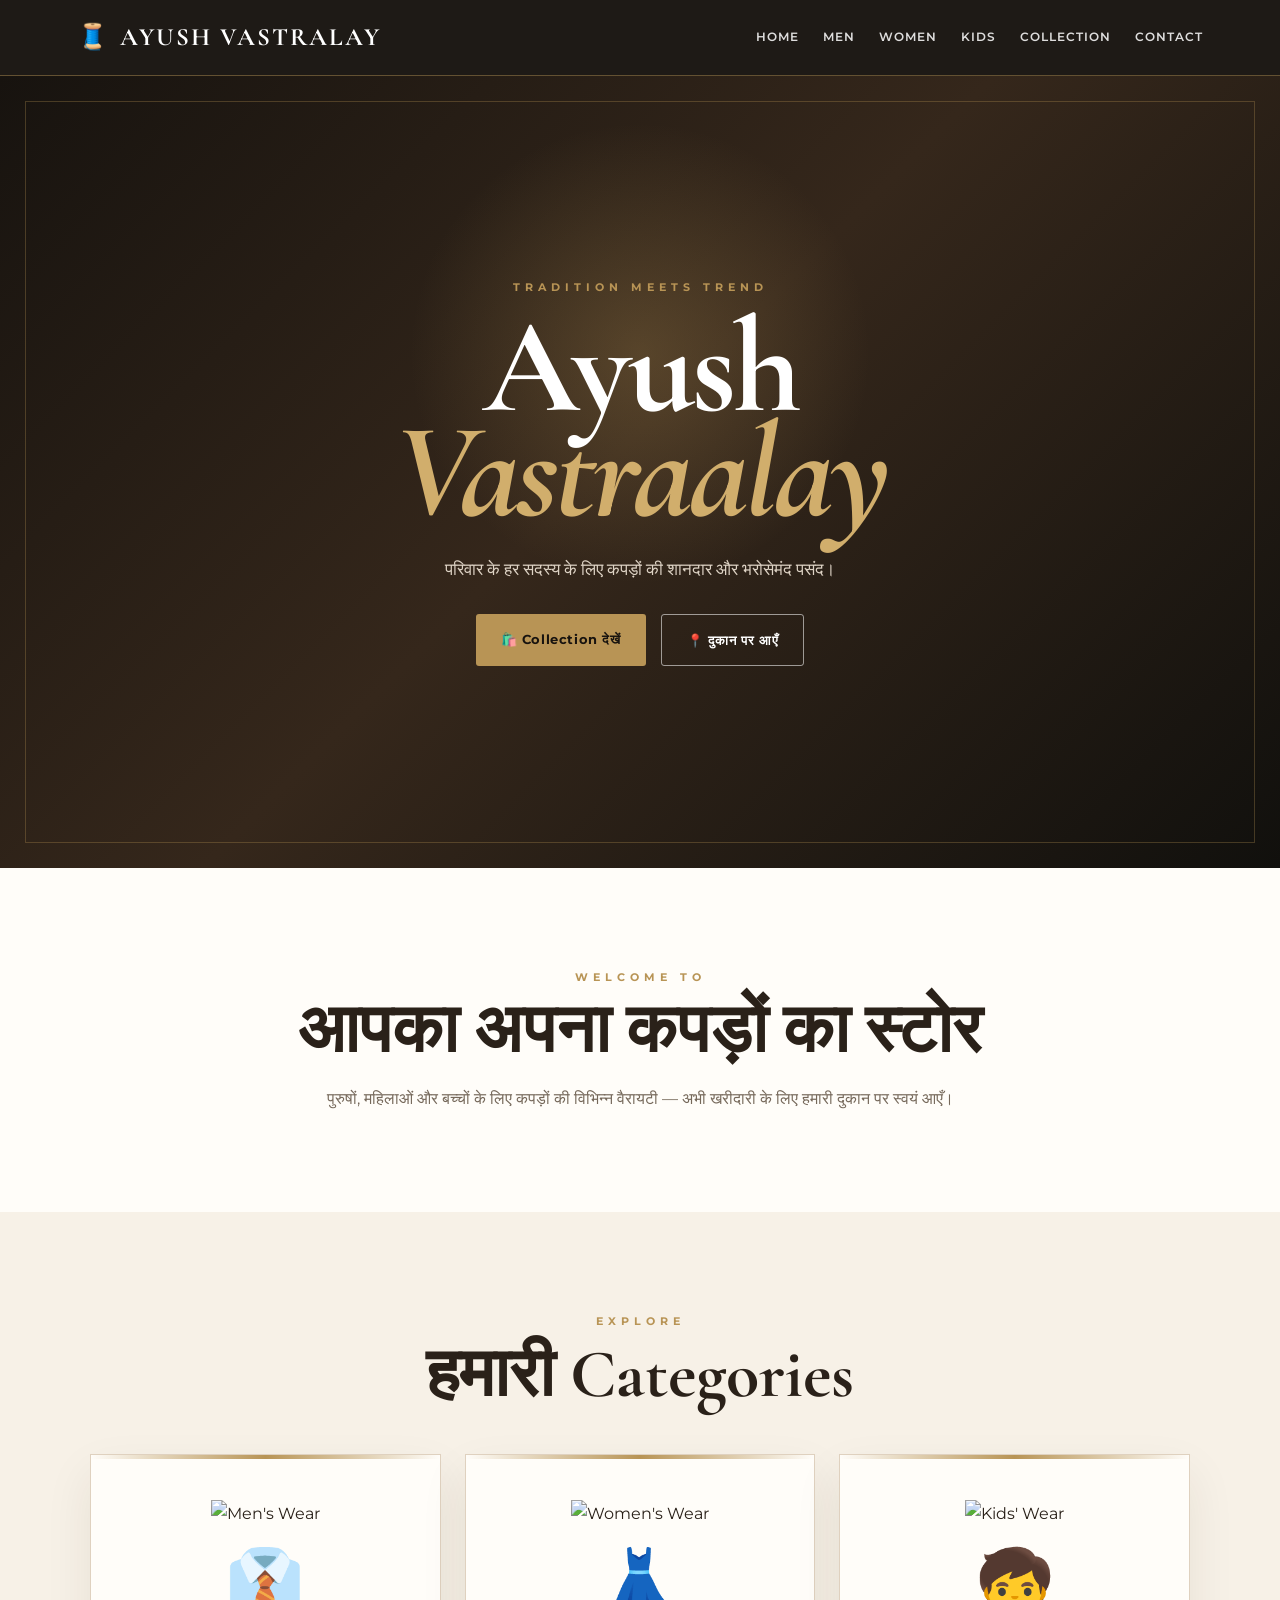
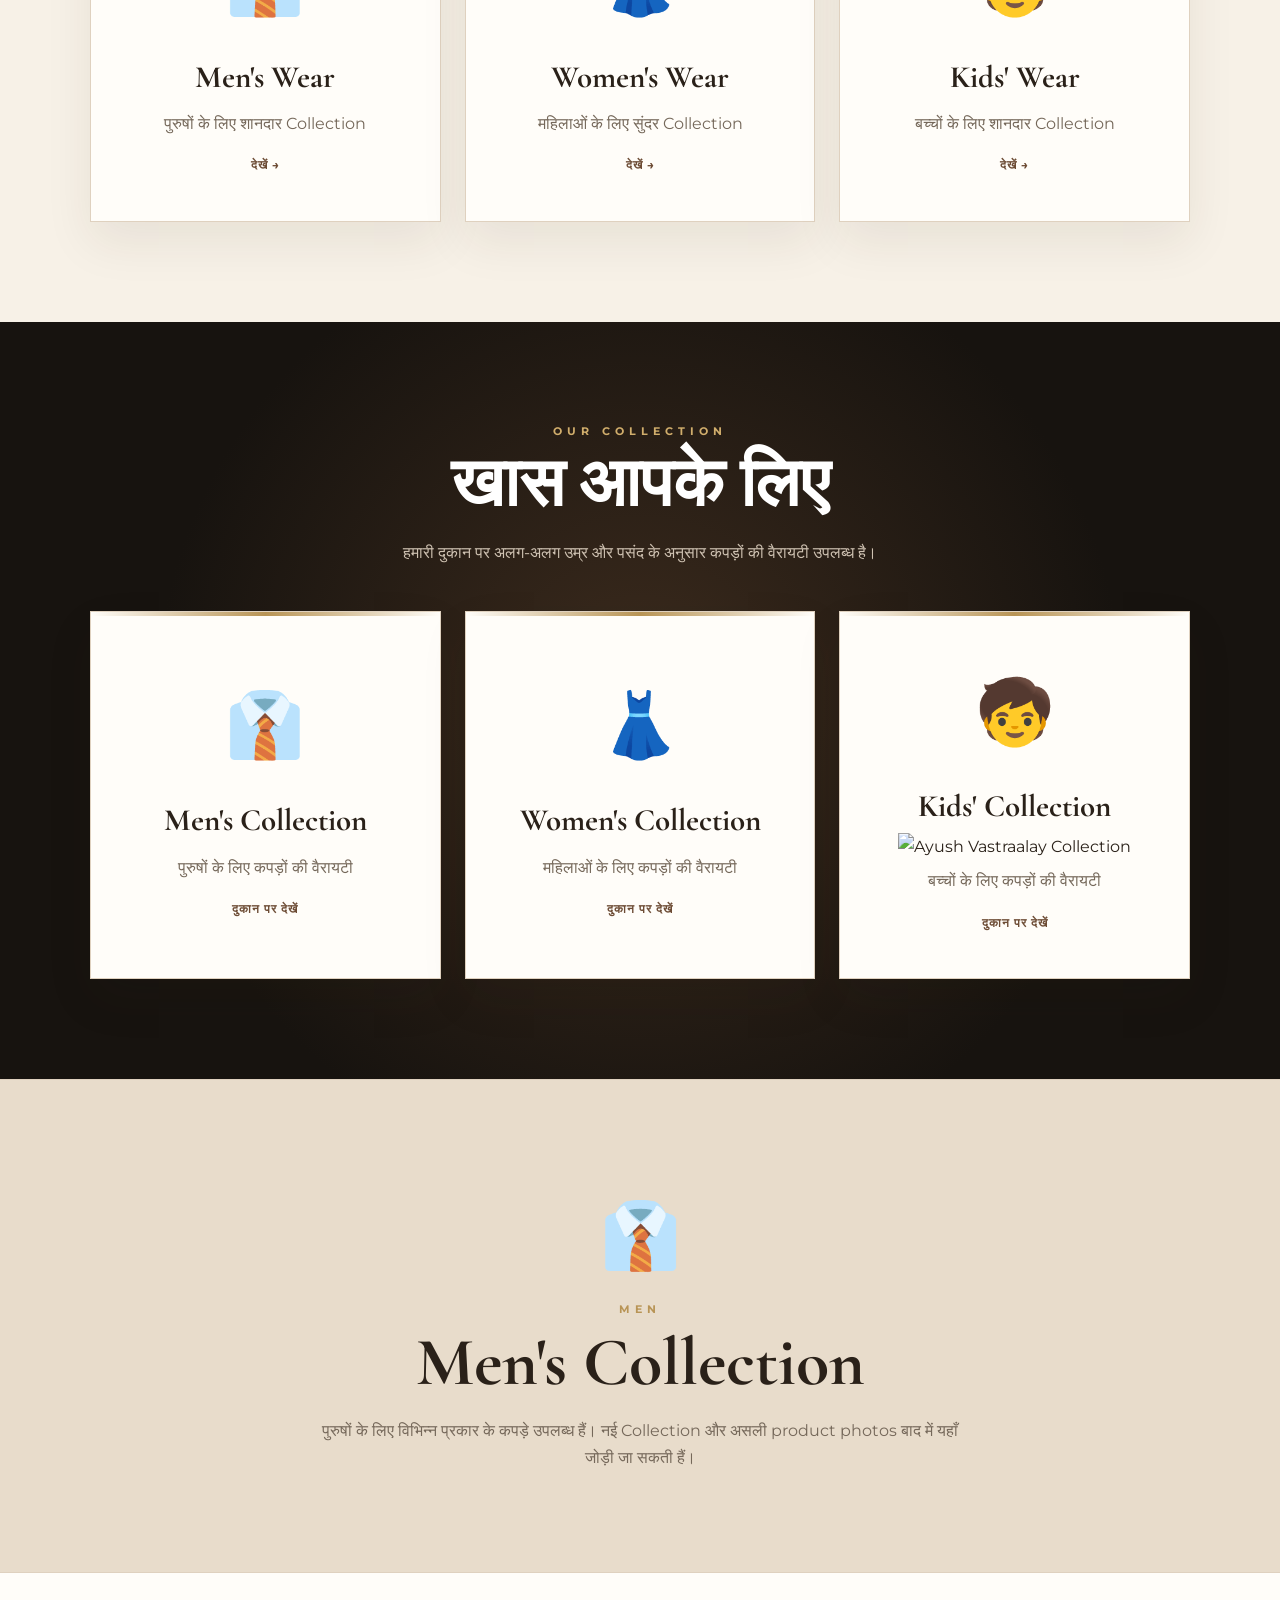
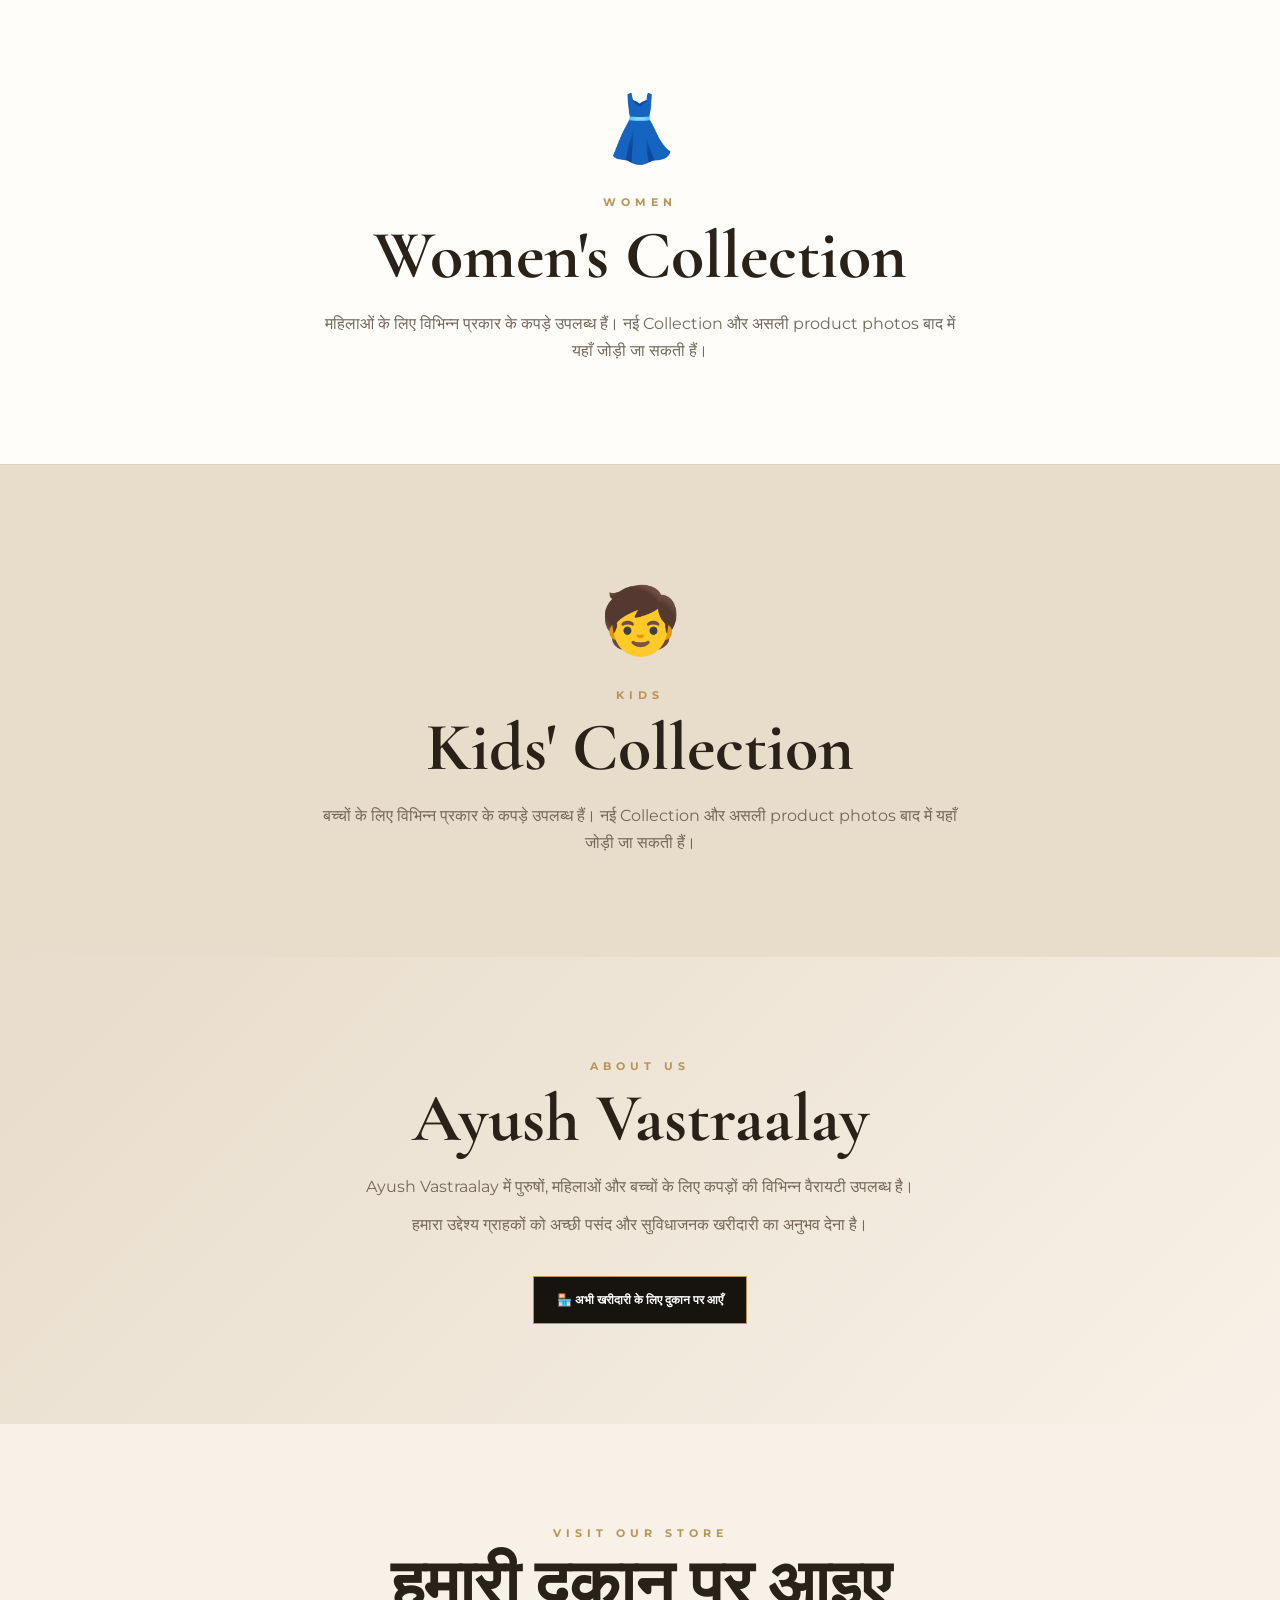
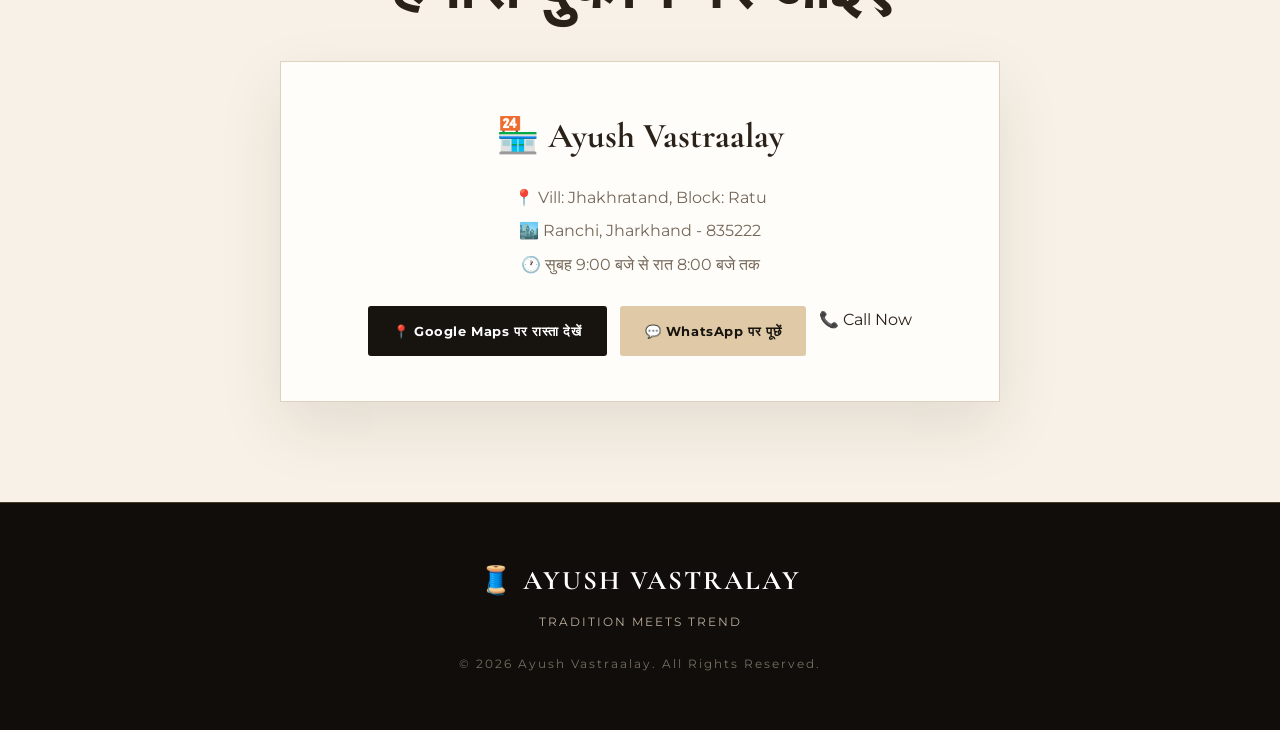
==== commit 4422ccac: "Update index.html" ====
--- a/index.html
+++ b/index.html
@@ -87,21 +87,21 @@
 
     <div class="category-grid">
 
-      <a href="#men" class="category-card men-card">
+      <a href="#men" class="category-card men-card"><img src="men-wear.png" alt="Men's Wear">
         <div class="category-symbol">👔</div>
         <h3>Men's Wear</h3>
         <p>पुरुषों के लिए शानदार Collection</p>
         <span>देखें →</span>
       </a>
 
-      <a href="#women" class="category-card women-card">
+      <a href="#women" class="category-card women-card"><img src="women-wear.png" alt="Women's Wear">
         <div class="category-symbol">👗</div>
         <h3>Women's Wear</h3>
         <p>महिलाओं के लिए सुंदर Collection</p>
         <span>देखें →</span>
       </a>
 
-      <a href="#kids" class="category-card kids-card">
+      <a href="#kids" class="category-card kids-card"><img src="kids-wear.png" alt="Kids' Wear">
         <div class="category-symbol">🧒</div>
         <h3>Kids' Wear</h3>
         <p>बच्चों के लिए शानदार Collection</p>
@@ -144,6 +144,7 @@
       <div class="collection-card">
         <div class="collection-icon">🧒</div>
         <h3>Kids' Collection</h3>
+        <img src="collection.png" alt="Ayush Vastraalay Collection" class="collection-banner">
         <p>बच्चों के लिए कपड़ों की वैरायटी</p>
         <span>दुकान पर देखें</span>
       </div>
--- a/style-premium.css
+++ b/style-premium.css
@@ -449,7 +449,22 @@
   .nav-links a {
     white-space: nowrap;
   }
-
+.call-button {
+  display: inline-block;
+  padding: 14px 25px;
+  border-radius: 3px;
+  background: #17130f;
+  color: white;
+  font-size: 13px;
+  font-weight: 700;
+  letter-spacing: .6px;
+  transition: .3s;
+}
+
+.call-button:hover {
+  transform: translateY(-4px);
+  box-shadow: 0 12px 30px rgba(0,0,0,.25);
+}
   .hero {
     min-height: 78vh;
     padding: 70px 18px;
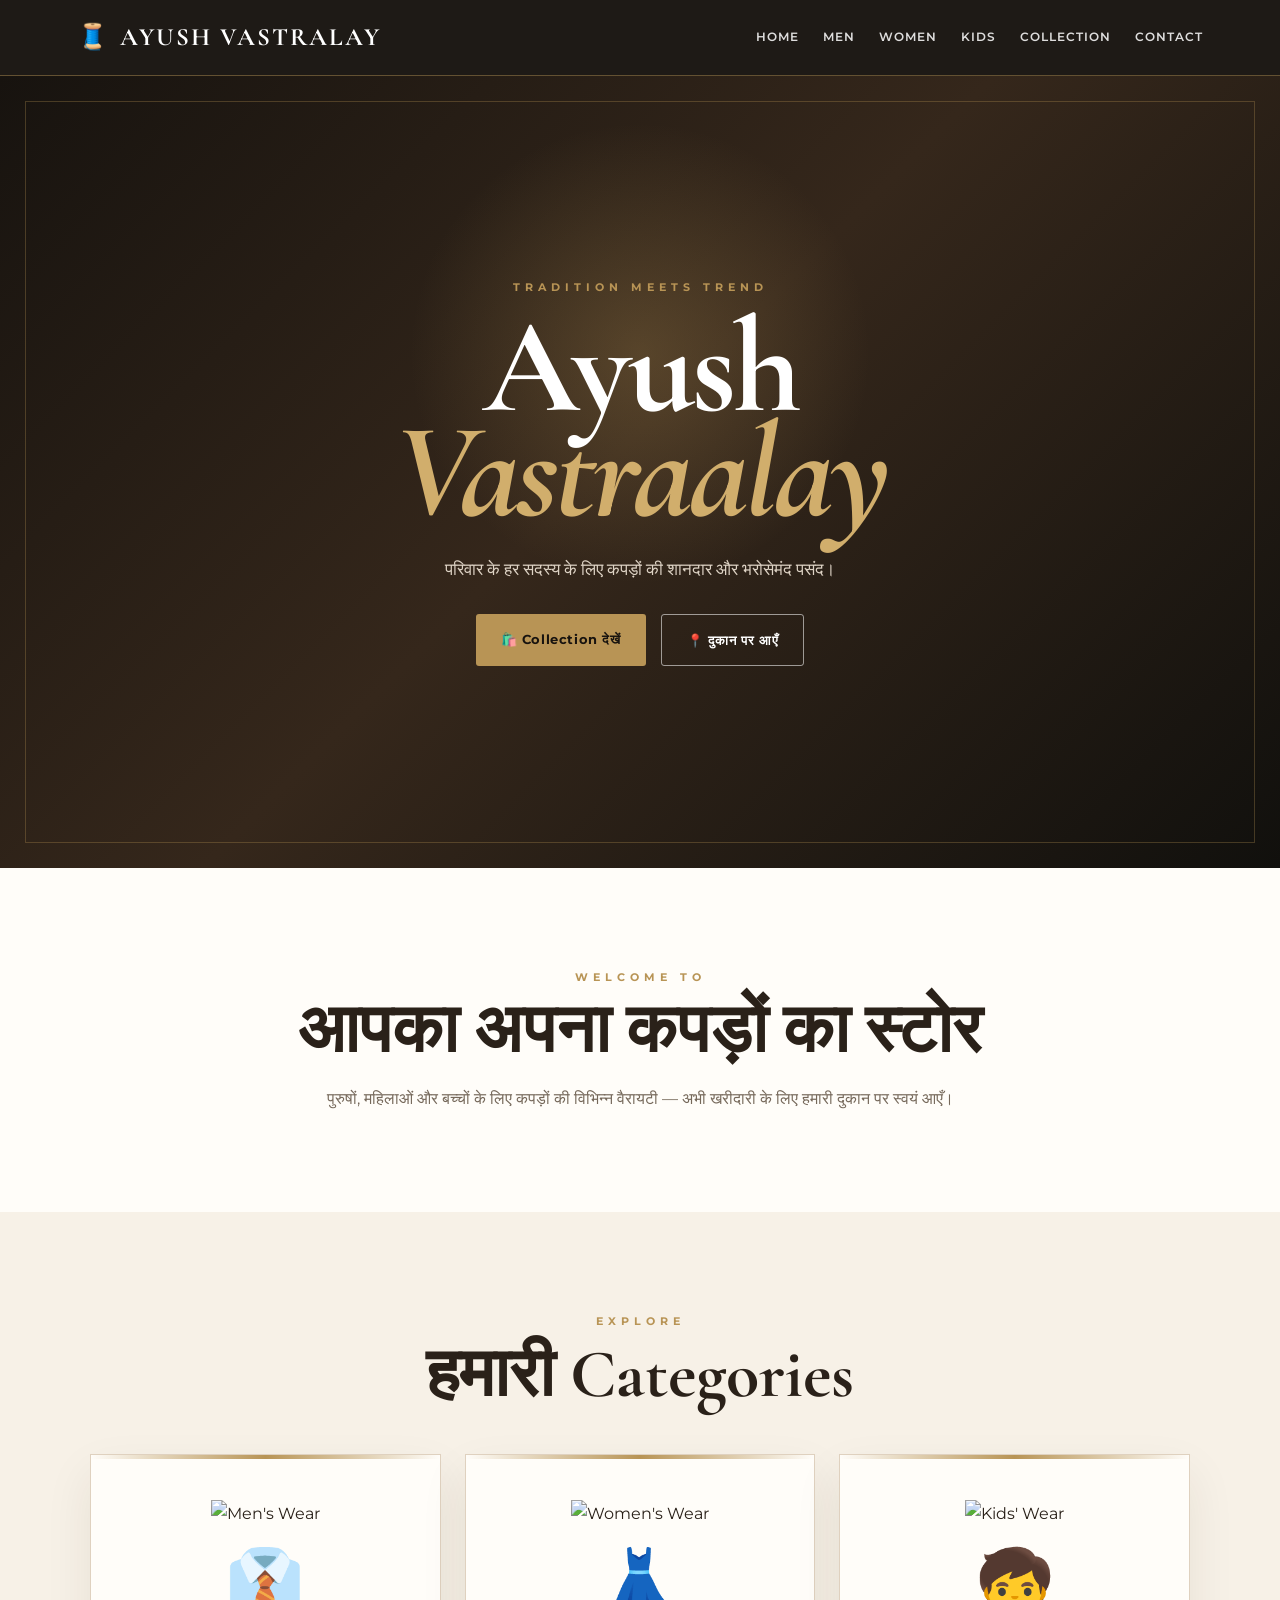
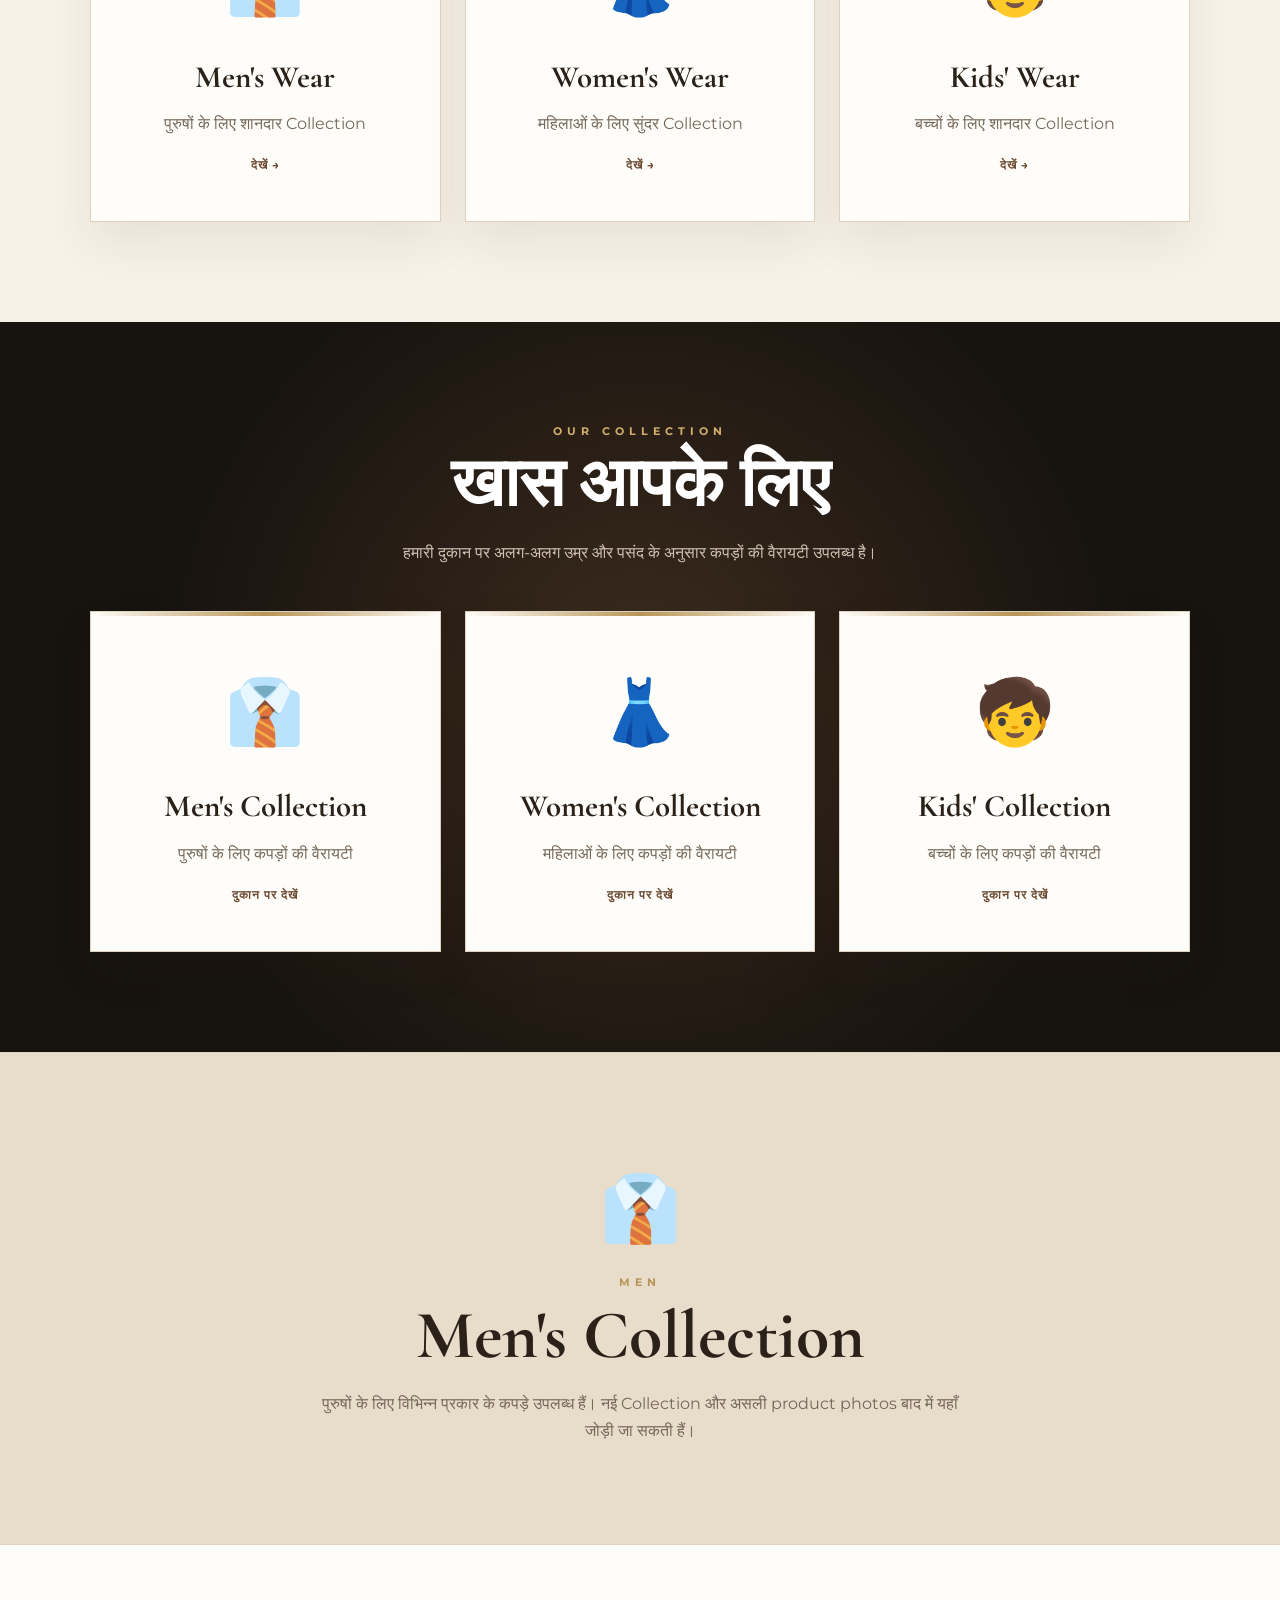
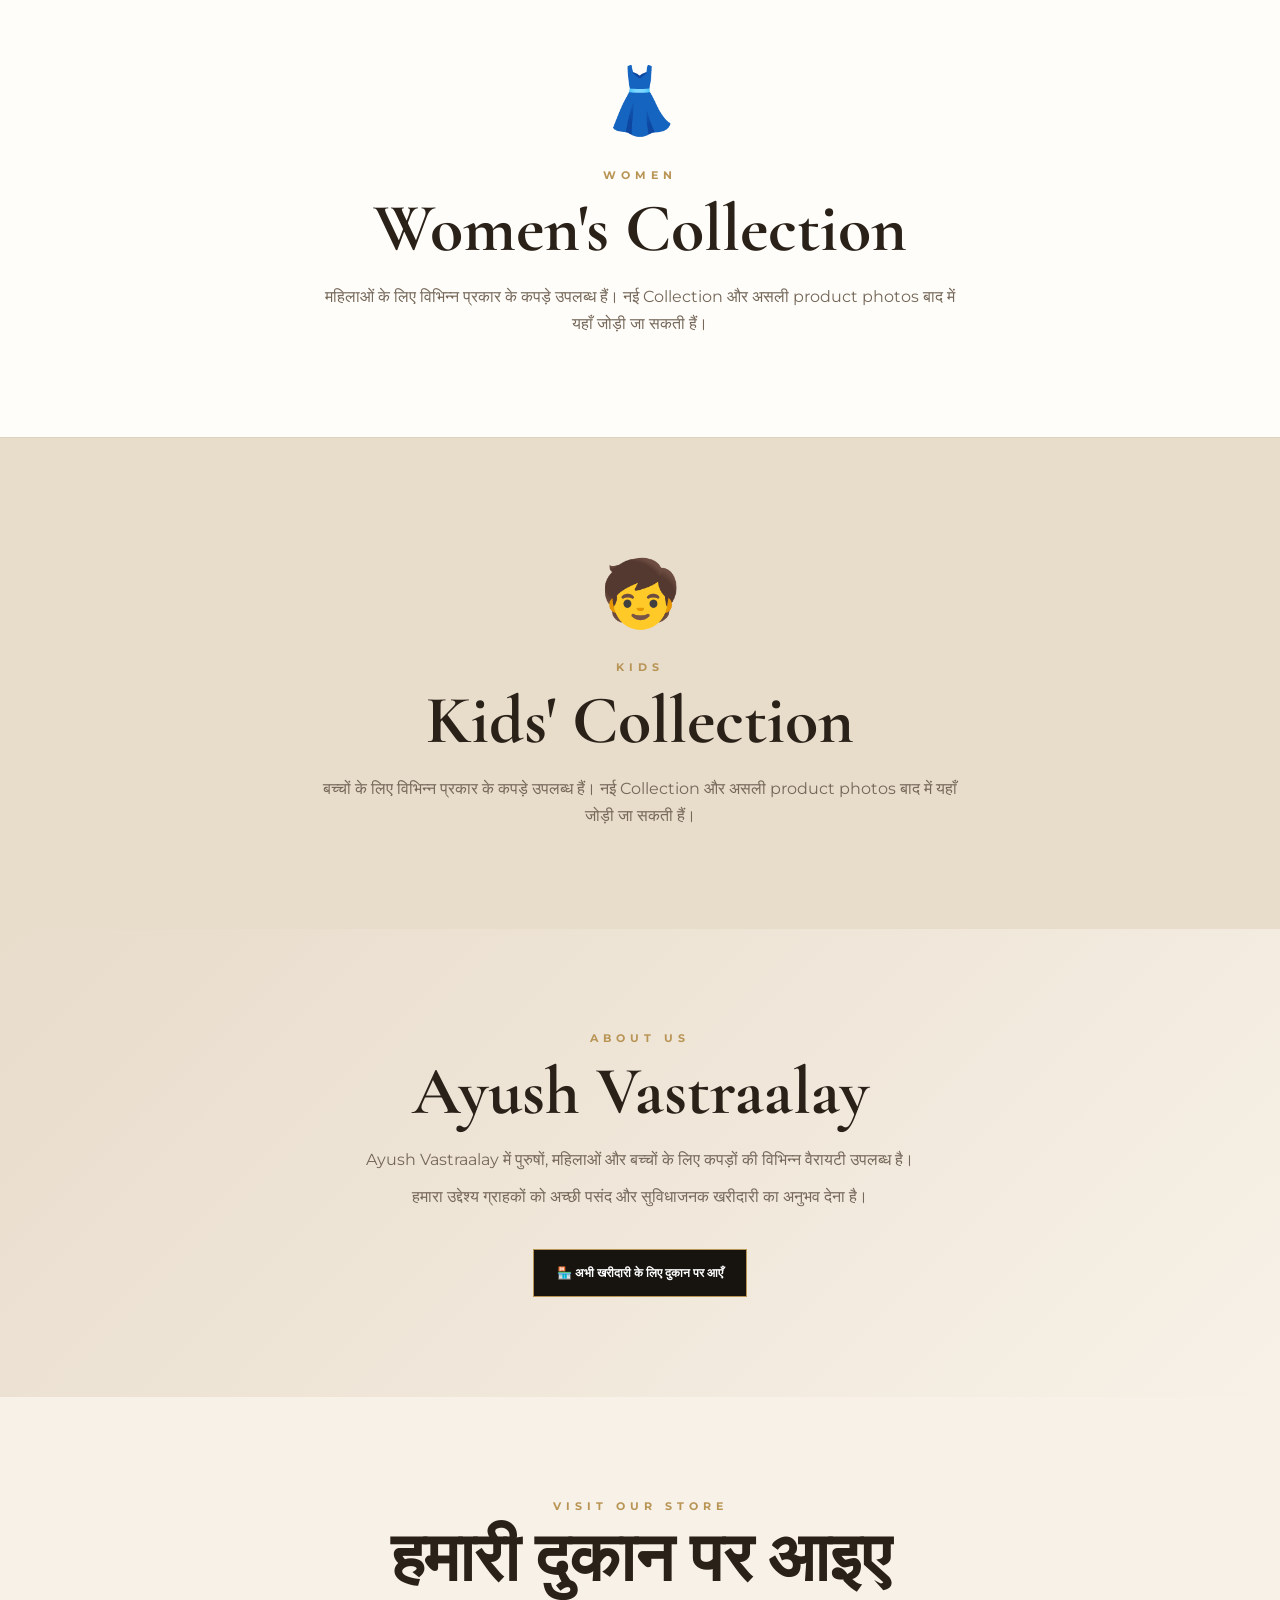
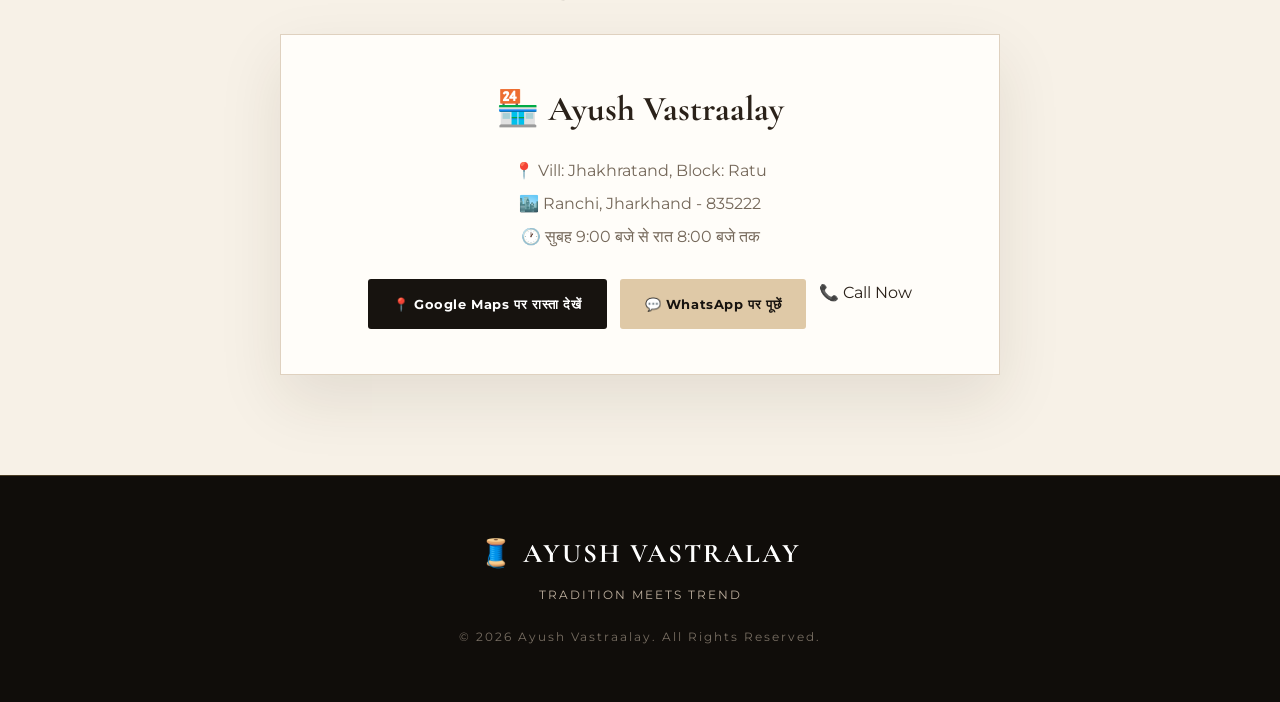
==== commit 905f3137: "Update index.html" ====
--- a/index.html
+++ b/index.html
@@ -87,7 +87,7 @@
 
     <div class="category-grid">
 
-      <a href="#men" class="category-card men-card"><img src="men-wear.png" alt="Men's Wear">
+      <a href="#men" class="category-card men-card"><img src="./men-wear.png" alt="Men's Wear">
         <div class="category-symbol">👔</div>
         <h3>Men's Wear</h3>
         <p>पुरुषों के लिए शानदार Collection</p>
@@ -144,7 +144,7 @@
       <div class="collection-card">
         <div class="collection-icon">🧒</div>
         <h3>Kids' Collection</h3>
-        <img src="collection.png" alt="Ayush Vastraalay Collection" class="collection-banner">
+     
         <p>बच्चों के लिए कपड़ों की वैरायटी</p>
         <span>दुकान पर देखें</span>
       </div>
